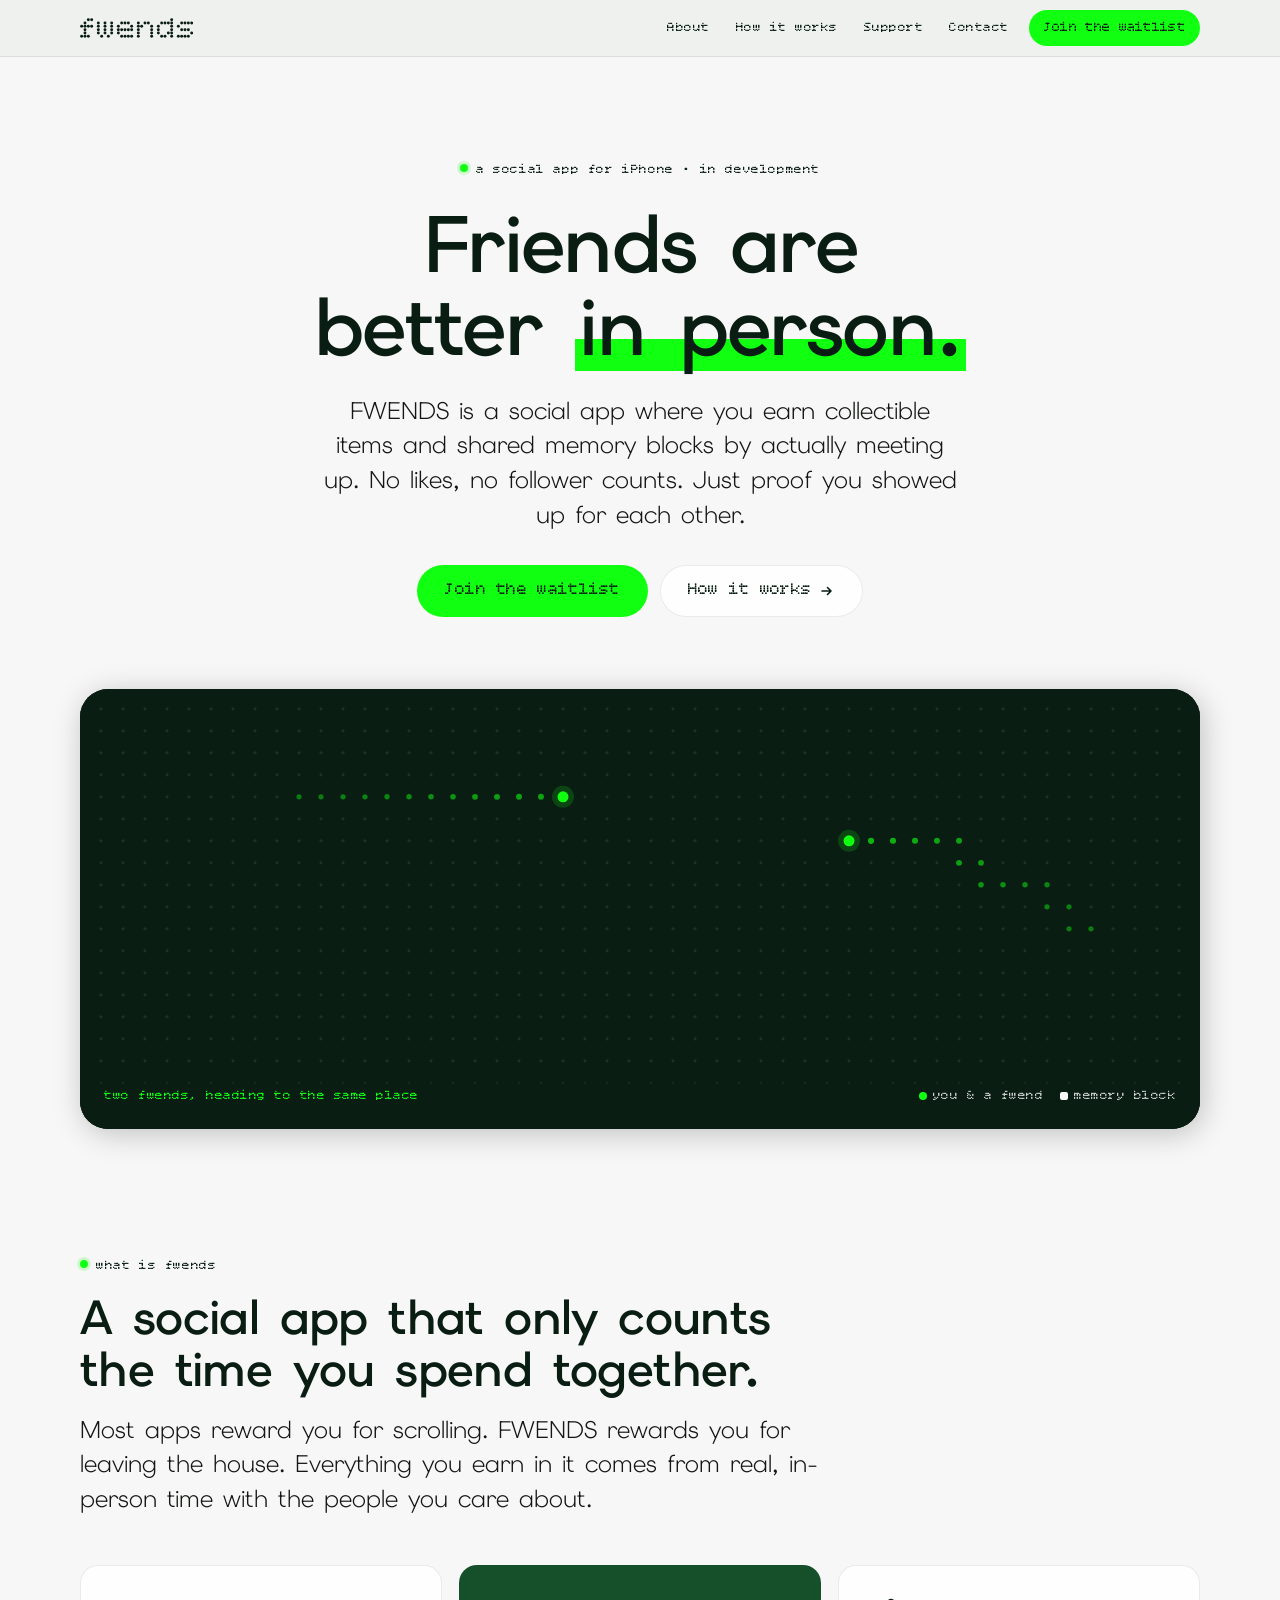
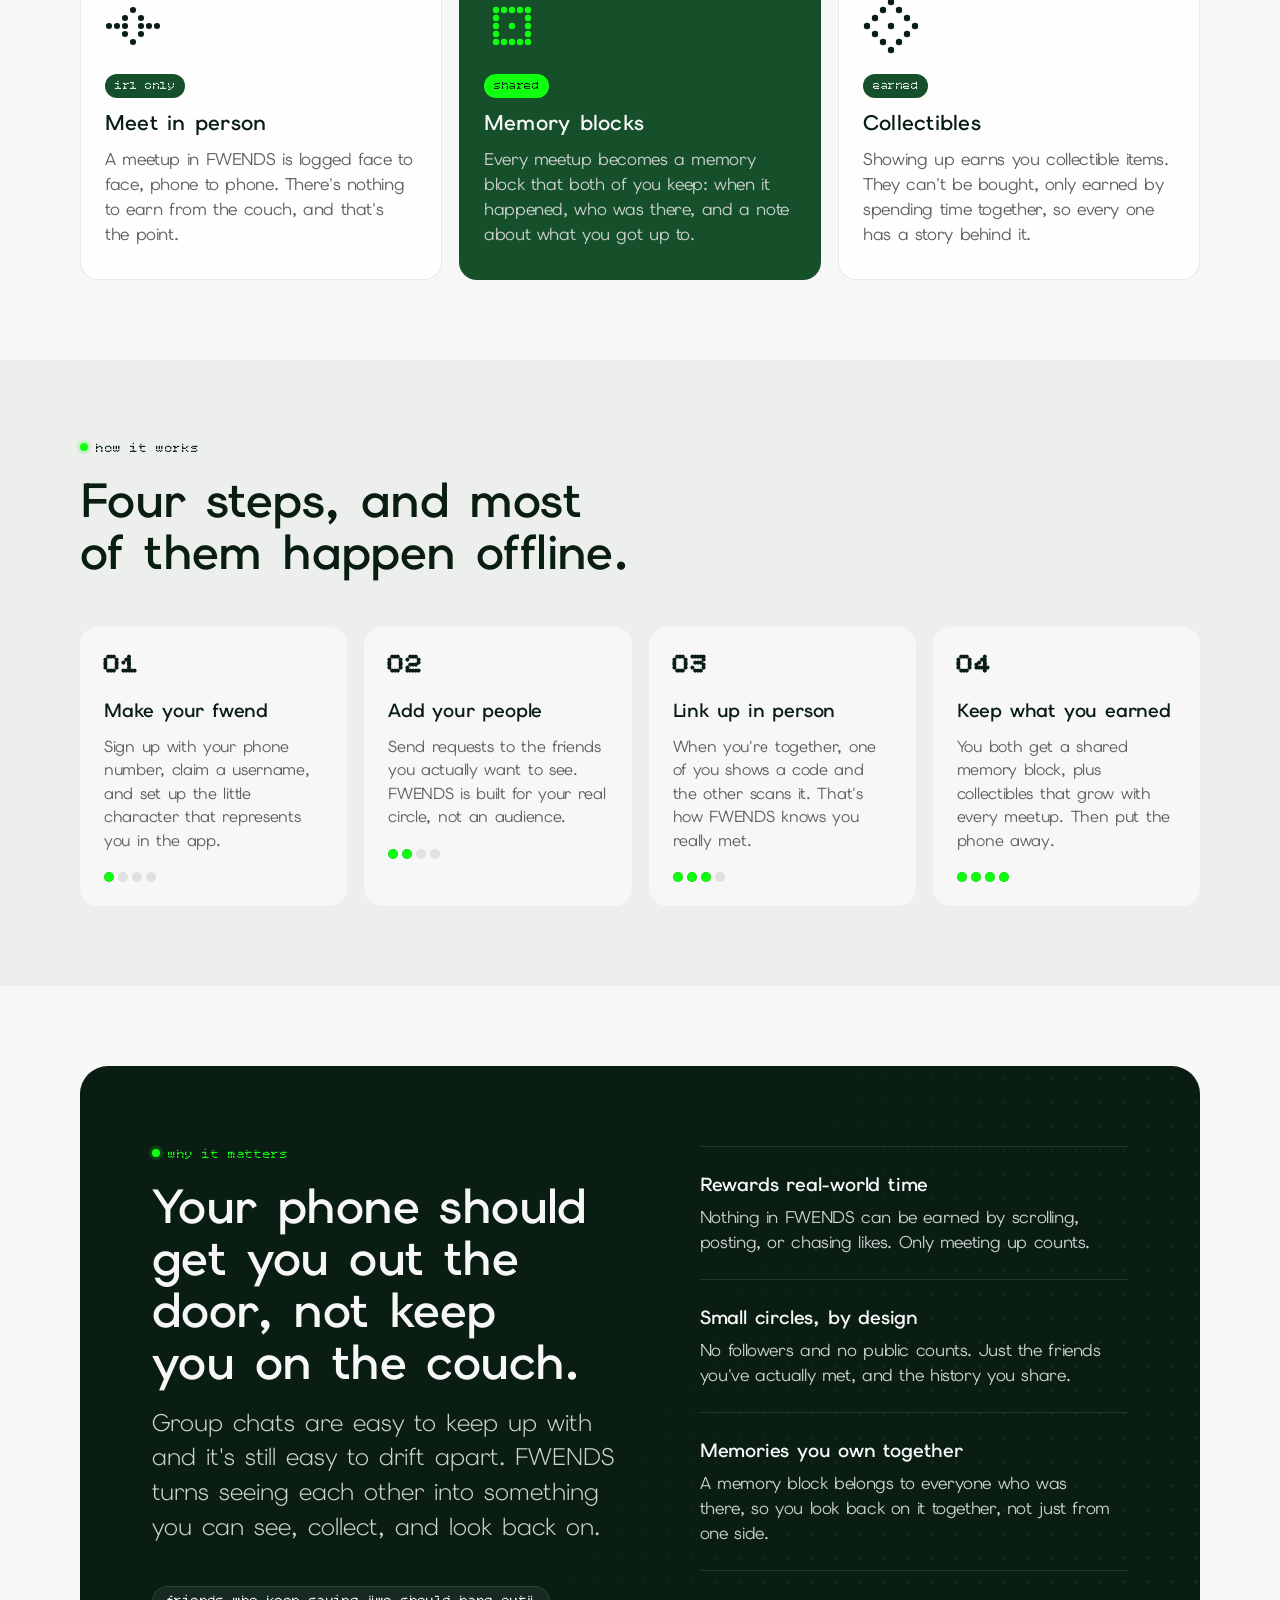
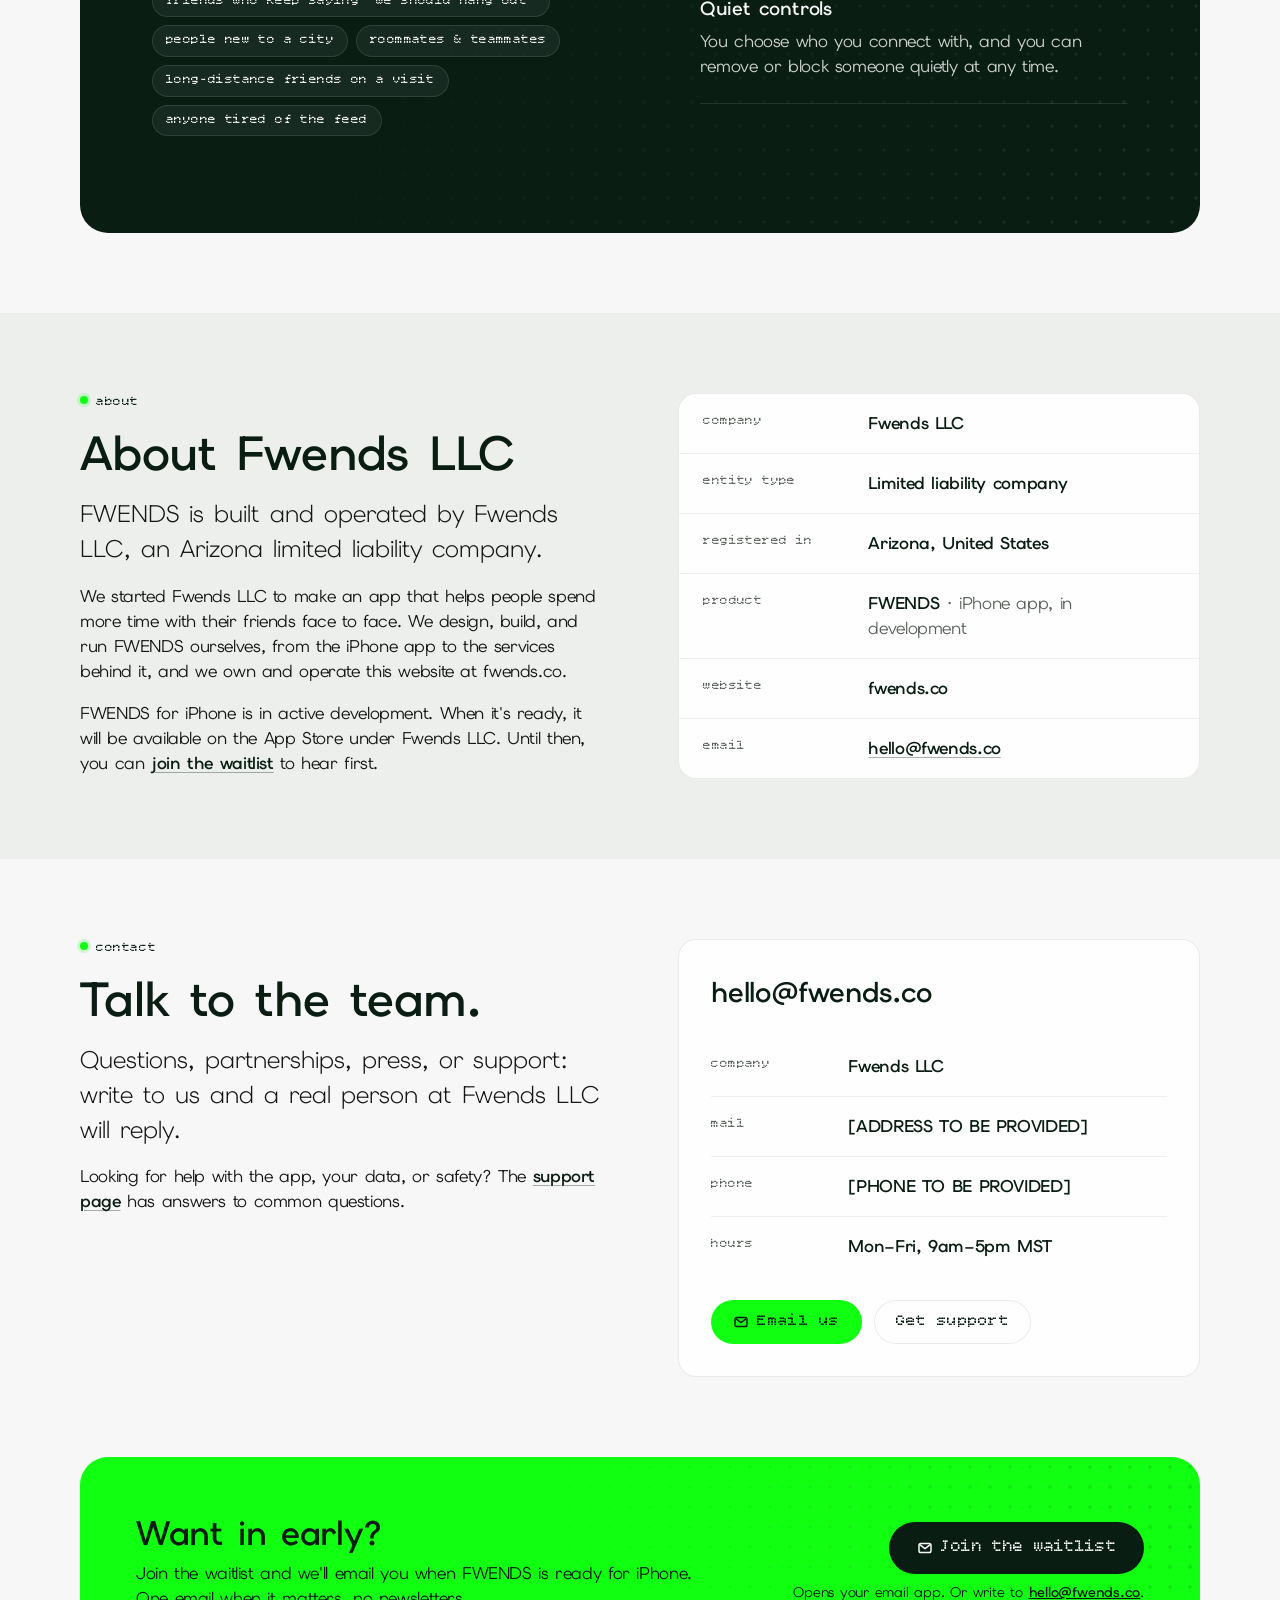
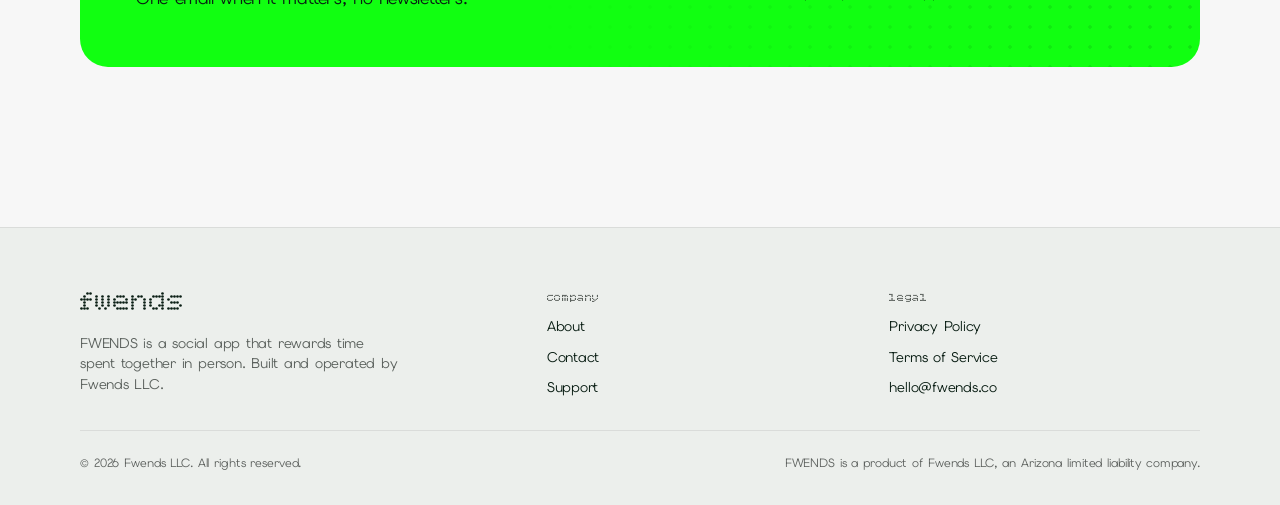
==== index.html @ 11e4ac48 "Put fwends.co online A static site for FWENDS, run by Fwends LLC: what the app is, how it works, who" ====
<!doctype html>
<html lang="en">
<head>
<meta charset="utf-8">
<meta name="viewport" content="width=device-width, initial-scale=1">
<title>FWENDS: meet up in person, keep the memory | Fwends LLC</title>
<meta name="description" content="FWENDS is a social app by Fwends LLC where you earn collectible items and shared memory blocks by meeting your friends in person.">
<link rel="canonical" href="https://fwends.co/">
<meta name="theme-color" content="#ecefec">
<meta name="author" content="Fwends LLC">
<link rel="icon" href="/favicon.svg" type="image/svg+xml">
<link rel="apple-touch-icon" href="/apple-touch-icon.png">
<link rel="preload" href="/assets/fonts/elms-sans.woff2" as="font" type="font/woff2" crossorigin>
<link rel="preload" href="/assets/fonts/bitcount-single.woff2" as="font" type="font/woff2" crossorigin>
<link rel="stylesheet" href="/assets/css/site.css">
<meta property="og:type" content="website">
<meta property="og:site_name" content="FWENDS">
<meta property="og:title" content="FWENDS: meet up in person, keep the memory | Fwends LLC">
<meta property="og:description" content="FWENDS is a social app by Fwends LLC where you earn collectible items and shared memory blocks by meeting your friends in person.">
<meta property="og:url" content="https://fwends.co/">
<meta property="og:image" content="https://fwends.co/assets/og.png">
<meta property="og:image:width" content="1200">
<meta property="og:image:height" content="630">
<meta property="og:image:alt" content="The fwends wordmark in green dots above the line: Meet up in person. Keep the memory.">
<meta name="twitter:card" content="summary_large_image">
<meta name="twitter:title" content="FWENDS: meet up in person, keep the memory | Fwends LLC">
<meta name="twitter:description" content="FWENDS is a social app by Fwends LLC where you earn collectible items and shared memory blocks by meeting your friends in person.">
<meta name="twitter:image" content="https://fwends.co/assets/og.png">
<script src="/assets/js/site.js" defer></script>
</head>
<body>
<a class="skip-link" href="#main">Skip to content</a>
<header class="site-header">
  <div class="container site-header__inner">
    <a class="wordmark" href="/" aria-label="FWENDS home"><svg viewBox="0 0 34 6" aria-hidden="true" focusable="false"><g fill="currentColor"><circle cx="2.5" cy="0.5" r="0.44"/><circle cx="3.5" cy="0.5" r="0.44"/><circle cx="27.5" cy="0.5" r="0.44"/><circle cx="1.5" cy="1.5" r="0.44"/><circle cx="5.5" cy="1.5" r="0.44"/><circle cx="7.5" cy="1.5" r="0.44"/><circle cx="9.5" cy="1.5" r="0.44"/><circle cx="12.5" cy="1.5" r="0.44"/><circle cx="13.5" cy="1.5" r="0.44"/><circle cx="14.5" cy="1.5" r="0.44"/><circle cx="17.5" cy="1.5" r="0.44"/><circle cx="19.5" cy="1.5" r="0.44"/><circle cx="20.5" cy="1.5" r="0.44"/><circle cx="24.5" cy="1.5" r="0.44"/><circle cx="25.5" cy="1.5" r="0.44"/><circle cx="26.5" cy="1.5" r="0.44"/><circle cx="27.5" cy="1.5" r="0.44"/><circle cx="30.5" cy="1.5" r="0.44"/><circle cx="31.5" cy="1.5" r="0.44"/><circle cx="32.5" cy="1.5" r="0.44"/><circle cx="33.5" cy="1.5" r="0.44"/><circle cx="0.5" cy="2.5" r="0.44"/><circle cx="1.5" cy="2.5" r="0.44"/><circle cx="2.5" cy="2.5" r="0.44"/><circle cx="3.5" cy="2.5" r="0.44"/><circle cx="5.5" cy="2.5" r="0.44"/><circle cx="7.5" cy="2.5" r="0.44"/><circle cx="9.5" cy="2.5" r="0.44"/><circle cx="11.5" cy="2.5" r="0.44"/><circle cx="15.5" cy="2.5" r="0.44"/><circle cx="17.5" cy="2.5" r="0.44"/><circle cx="18.5" cy="2.5" r="0.44"/><circle cx="21.5" cy="2.5" r="0.44"/><circle cx="23.5" cy="2.5" r="0.44"/><circle cx="27.5" cy="2.5" r="0.44"/><circle cx="29.5" cy="2.5" r="0.44"/><circle cx="1.5" cy="3.5" r="0.44"/><circle cx="5.5" cy="3.5" r="0.44"/><circle cx="7.5" cy="3.5" r="0.44"/><circle cx="9.5" cy="3.5" r="0.44"/><circle cx="11.5" cy="3.5" r="0.44"/><circle cx="12.5" cy="3.5" r="0.44"/><circle cx="13.5" cy="3.5" r="0.44"/><circle cx="14.5" cy="3.5" r="0.44"/><circle cx="15.5" cy="3.5" r="0.44"/><circle cx="17.5" cy="3.5" r="0.44"/><circle cx="21.5" cy="3.5" r="0.44"/><circle cx="23.5" cy="3.5" r="0.44"/><circle cx="27.5" cy="3.5" r="0.44"/><circle cx="30.5" cy="3.5" r="0.44"/><circle cx="31.5" cy="3.5" r="0.44"/><circle cx="32.5" cy="3.5" r="0.44"/><circle cx="1.5" cy="4.5" r="0.44"/><circle cx="5.5" cy="4.5" r="0.44"/><circle cx="7.5" cy="4.5" r="0.44"/><circle cx="9.5" cy="4.5" r="0.44"/><circle cx="11.5" cy="4.5" r="0.44"/><circle cx="17.5" cy="4.5" r="0.44"/><circle cx="21.5" cy="4.5" r="0.44"/><circle cx="23.5" cy="4.5" r="0.44"/><circle cx="26.5" cy="4.5" r="0.44"/><circle cx="27.5" cy="4.5" r="0.44"/><circle cx="33.5" cy="4.5" r="0.44"/><circle cx="0.5" cy="5.5" r="0.44"/><circle cx="1.5" cy="5.5" r="0.44"/><circle cx="2.5" cy="5.5" r="0.44"/><circle cx="6.5" cy="5.5" r="0.44"/><circle cx="8.5" cy="5.5" r="0.44"/><circle cx="12.5" cy="5.5" r="0.44"/><circle cx="13.5" cy="5.5" r="0.44"/><circle cx="14.5" cy="5.5" r="0.44"/><circle cx="15.5" cy="5.5" r="0.44"/><circle cx="17.5" cy="5.5" r="0.44"/><circle cx="21.5" cy="5.5" r="0.44"/><circle cx="24.5" cy="5.5" r="0.44"/><circle cx="25.5" cy="5.5" r="0.44"/><circle cx="27.5" cy="5.5" r="0.44"/><circle cx="29.5" cy="5.5" r="0.44"/><circle cx="30.5" cy="5.5" r="0.44"/><circle cx="31.5" cy="5.5" r="0.44"/><circle cx="32.5" cy="5.5" r="0.44"/></g></svg></a>
    <button class="nav-toggle" type="button" aria-controls="site-nav" aria-expanded="false" aria-label="Open menu"><span></span></button>
    <nav class="site-nav" id="site-nav" aria-label="Main">
      <ul><li><a href="/#about">About</a></li><li><a href="/#how">How it works</a></li><li><a href="/support/">Support</a></li><li><a href="/#contact">Contact</a></li></ul>
      <a class="btn btn--primary btn--sm" href="/#waitlist">Join the waitlist</a>
    </nav>
  </div>
</header>
<main id="main">

<section class="hero" aria-labelledby="hero-title">
  <div class="container">
    <div class="hero__copy">
      <span class="eyebrow">a social app for iPhone · in development</span>
      <h1 class="display-hero" id="hero-title">Friends are better <span class="hl">in person.</span></h1>
      <p class="lead">FWENDS is a social app where you earn collectible items and shared memory blocks by actually meeting up. No likes, no follower counts. Just proof you showed up for each other.</p>
      <div class="hero__actions">
        <a class="btn btn--primary btn--lg" href="#waitlist">Join the waitlist</a>
        <a class="btn btn--ghost btn--lg" href="#how">How it works <svg viewBox="0 0 16 16" aria-hidden="true" focusable="false"><path d="M3 8h9M8.5 4.5 12 8l-3.5 3.5" fill="none" stroke="currentColor" stroke-width="1.6" stroke-linecap="round" stroke-linejoin="round"/></svg></a>
      </div>
    </div>

    <figure class="stage" role="img" aria-label="Illustration: two green dots travel across a dark dot grid, meet in the middle, and a square memory block forms above them.">
      <canvas id="stage-canvas" aria-hidden="true"></canvas>
      <figcaption class="stage__hud" aria-hidden="true">
        <span class="stage__status" id="stage-status">linked · in person</span>
        <span class="stage__legend"><span><i></i>you &amp; a fwend</span><span><i class="block"></i>memory block</span></span>
      </figcaption>
    </figure>
  </div>
</section>

<section class="section" id="what" aria-labelledby="what-title">
  <div class="container">
    <div class="section-head reveal">
      <span class="eyebrow">what is fwends</span>
      <h2 class="display-lg" id="what-title">A social app that only counts the time you spend together.</h2>
      <p class="lead">Most apps reward you for scrolling. FWENDS rewards you for leaving the house. Everything you earn in it comes from real, in-person time with the people you care about.</p>
    </div>
    <div class="cards">
      <article class="card reveal">
        <svg class="card__glyph" viewBox="0 0 7 7" aria-hidden="true" focusable="false"><g fill="currentColor"><circle cx="0.5" cy="3.5" r="0.38"/><circle cx="1.5" cy="3.5" r="0.38"/><circle cx="2.5" cy="3.5" r="0.38"/><circle cx="4.5" cy="3.5" r="0.38"/><circle cx="5.5" cy="3.5" r="0.38"/><circle cx="6.5" cy="3.5" r="0.38"/><circle cx="3.5" cy="1.5" r="0.38"/><circle cx="3.5" cy="5.5" r="0.38"/><circle cx="2.5" cy="2.5" r="0.38"/><circle cx="4.5" cy="2.5" r="0.38"/><circle cx="2.5" cy="4.5" r="0.38"/><circle cx="4.5" cy="4.5" r="0.38"/></g></svg>
        <span class="tag">irl only</span>
        <h3>Meet in person</h3>
        <p>A meetup in FWENDS is logged face to face, phone to phone. There's nothing to earn from the couch, and that's the point.</p>
      </article>
      <article class="card card--fernwood reveal">
        <svg class="card__glyph" viewBox="0 0 7 7" aria-hidden="true" focusable="false"><g fill="currentColor"><circle cx="1.5" cy="1.5" r="0.4"/><circle cx="1.5" cy="2.5" r="0.4"/><circle cx="1.5" cy="3.5" r="0.4"/><circle cx="1.5" cy="4.5" r="0.4"/><circle cx="1.5" cy="5.5" r="0.4"/><circle cx="2.5" cy="1.5" r="0.4"/><circle cx="2.5" cy="5.5" r="0.4"/><circle cx="3.5" cy="1.5" r="0.4"/><circle cx="3.5" cy="5.5" r="0.4"/><circle cx="4.5" cy="1.5" r="0.4"/><circle cx="4.5" cy="5.5" r="0.4"/><circle cx="5.5" cy="1.5" r="0.4"/><circle cx="5.5" cy="2.5" r="0.4"/><circle cx="5.5" cy="3.5" r="0.4"/><circle cx="5.5" cy="4.5" r="0.4"/><circle cx="5.5" cy="5.5" r="0.4"/><circle cx="3.5" cy="3.5" r="0.4"/></g></svg>
        <span class="tag">shared</span>
        <h3>Memory blocks</h3>
        <p>Every meetup becomes a memory block that both of you keep: when it happened, who was there, and a note about what you got up to.</p>
      </article>
      <article class="card reveal">
        <svg class="card__glyph" viewBox="0 0 7 7" aria-hidden="true" focusable="false"><g fill="currentColor"><circle cx="3.5" cy="0.5" r="0.4"/><circle cx="2.5" cy="1.5" r="0.4"/><circle cx="4.5" cy="1.5" r="0.4"/><circle cx="1.5" cy="2.5" r="0.4"/><circle cx="5.5" cy="2.5" r="0.4"/><circle cx="0.5" cy="3.5" r="0.4"/><circle cx="6.5" cy="3.5" r="0.4"/><circle cx="1.5" cy="4.5" r="0.4"/><circle cx="5.5" cy="4.5" r="0.4"/><circle cx="2.5" cy="5.5" r="0.4"/><circle cx="4.5" cy="5.5" r="0.4"/><circle cx="3.5" cy="6.5" r="0.4"/><circle cx="3.5" cy="3.5" r="0.4"/></g></svg>
        <span class="tag">earned</span>
        <h3>Collectibles</h3>
        <p>Showing up earns you collectible items. They can't be bought, only earned by spending time together, so every one has a story behind it.</p>
      </article>
    </div>
  </div>
</section>

<section class="section section--parchment" id="how" aria-labelledby="how-title">
  <div class="container">
    <div class="section-head reveal">
      <span class="eyebrow">how it works</span>
      <h2 class="display-lg" id="how-title">Four steps, and most of them happen offline.</h2>
    </div>
    <ol class="steps">
      <li class="step reveal">
        <h3>Make your fwend</h3>
        <p>Sign up with your phone number, claim a username, and set up the little character that represents you in the app.</p>
        <div class="step__meter" aria-hidden="true"><i class="on"></i><i class=""></i><i class=""></i><i class=""></i></div>
      </li>
      <li class="step reveal">
        <h3>Add your people</h3>
        <p>Send requests to the friends you actually want to see. FWENDS is built for your real circle, not an audience.</p>
        <div class="step__meter" aria-hidden="true"><i class="on"></i><i class="on"></i><i class=""></i><i class=""></i></div>
      </li>
      <li class="step reveal">
        <h3>Link up in person</h3>
        <p>When you're together, one of you shows a code and the other scans it. That's how FWENDS knows you really met.</p>
        <div class="step__meter" aria-hidden="true"><i class="on"></i><i class="on"></i><i class="on"></i><i class=""></i></div>
      </li>
      <li class="step reveal">
        <h3>Keep what you earned</h3>
        <p>You both get a shared memory block, plus collectibles that grow with every meetup. Then put the phone away.</p>
        <div class="step__meter" aria-hidden="true"><i class="on"></i><i class="on"></i><i class="on"></i><i class="on"></i></div>
      </li>
    </ol>
  </div>
</section>

<section class="section" id="why" aria-labelledby="why-title">
  <div class="container">
    <div class="tile-dark on-dark reveal">
      <div class="why-grid">
        <div class="section-head">
          <span class="eyebrow">why it matters</span>
          <h2 class="display-lg" id="why-title">Your phone should get you out the door, not keep you on the couch.</h2>
          <p class="lead" style="color:var(--color-body-muted)">Group chats are easy to keep up with and it's still easy to drift apart. FWENDS turns seeing each other into something you can see, collect, and look back on.</p>
          <ul class="for-who" aria-label="Who FWENDS is for">
            <li>friends who keep saying "we should hang out"</li>
            <li>people new to a city</li>
            <li>roommates &amp; teammates</li>
            <li>long-distance friends on a visit</li>
            <li>anyone tired of the feed</li>
          </ul>
        </div>
        <ul class="why-list">
          <li>
            <h3>Rewards real-world time</h3>
            <p>Nothing in FWENDS can be earned by scrolling, posting, or chasing likes. Only meeting up counts.</p>
          </li>
          <li>
            <h3>Small circles, by design</h3>
            <p>No followers and no public counts. Just the friends you've actually met, and the history you share.</p>
          </li>
          <li>
            <h3>Memories you own together</h3>
            <p>A memory block belongs to everyone who was there, so you look back on it together, not just from one side.</p>
          </li>
          <li>
            <h3>Quiet controls</h3>
            <p>You choose who you connect with, and you can remove or block someone quietly at any time.</p>
          </li>
        </ul>
      </div>
    </div>
  </div>
</section>

<section class="section section--parchment" id="about" aria-labelledby="about-title">
  <div class="container split">
    <div class="prose-block reveal">
      <span class="eyebrow">about</span>
      <h2 class="display-lg" id="about-title">About Fwends LLC</h2>
      <p class="lead">FWENDS is built and operated by Fwends LLC, an Arizona limited liability company.</p>
      <p>We started Fwends LLC to make an app that helps people spend more time with their friends face to face. We design, build, and run FWENDS ourselves, from the iPhone app to the services behind it, and we own and operate this website at fwends.co.</p>
      <p>FWENDS for iPhone is in active development. When it's ready, it will be available on the App Store under Fwends LLC. Until then, you can <a class="text-link" href="#waitlist">join the waitlist</a> to hear first.</p>
    </div>
    <dl class="facts reveal" aria-label="Company details">
      <div><dt>company</dt><dd>Fwends LLC</dd></div>
      <div><dt>entity type</dt><dd>Limited liability company</dd></div>
      <div><dt>registered in</dt><dd>Arizona, United States</dd></div>
      <div><dt>product</dt><dd>FWENDS <span class="muted">· iPhone app, in development</span></dd></div>
      <div><dt>website</dt><dd>fwends.co</dd></div>
      <div><dt>email</dt><dd><a class="text-link" href="mailto:hello@fwends.co">hello@fwends.co</a></dd></div>
    </dl>
  </div>
</section>

<section class="section" id="contact" aria-labelledby="contact-title">
  <div class="container split">
    <div class="prose-block reveal">
      <span class="eyebrow">contact</span>
      <h2 class="display-lg" id="contact-title">Talk to the team.</h2>
      <p class="lead">Questions, partnerships, press, or support: write to us and a real person at Fwends LLC will reply.</p>
      <p class="muted">Looking for help with the app, your data, or safety? The <a class="text-link" href="/support/">support page</a> has answers to common questions.</p>
    </div>
    <div class="contact-card reveal">
      <a class="email" href="mailto:hello@fwends.co">hello@fwends.co</a>
      <dl class="facts">
        <div><dt>company</dt><dd>Fwends LLC</dd></div>
        <!-- TODO: replace with the business mailing address on file with Arizona and D-U-N-S. -->
        <div><dt>mail</dt><dd>[ADDRESS TO BE PROVIDED]</dd></div>
        <!-- TODO: replace with the business phone number, or delete this row. -->
        <div><dt>phone</dt><dd>[PHONE TO BE PROVIDED]</dd></div>
        <div><dt>hours</dt><dd>Mon–Fri, 9am–5pm MST</dd></div>
      </dl>
      <div class="row-actions">
        <a class="btn btn--primary" href="mailto:hello@fwends.co"><svg viewBox="0 0 16 16" aria-hidden="true" focusable="false"><rect x="2" y="3.5" width="12" height="9" rx="1.8" fill="none" stroke="currentColor" stroke-width="1.5"/><path d="m2.8 4.6 5.2 4 5.2-4" fill="none" stroke="currentColor" stroke-width="1.5" stroke-linejoin="round"/></svg> Email us</a>
        <a class="btn btn--ghost" href="/support/">Get support</a>
      </div>
    </div>
  </div>
</section>

<section class="section" id="waitlist" aria-labelledby="waitlist-title" style="padding-top:0">
  <div class="container">
    <div class="band reveal">
      <div>
        <h2 class="display-md" id="waitlist-title">Want in early?</h2>
        <p>Join the waitlist and we'll email you when FWENDS is ready for iPhone. One email when it matters, no newsletters.</p>
      </div>
      <div class="band__aside">
        <a class="btn btn--utility btn--lg" href="mailto:hello@fwends.co?subject=Add%20me%20to%20the%20FWENDS%20waitlist&body=Hi%20FWENDS%20team%2C%0A%0APlease%20add%20this%20email%20address%20to%20the%20waitlist.%20Let%20me%20know%20when%20FWENDS%20is%20ready%20for%20iPhone.%0A%0AThanks!"><svg viewBox="0 0 16 16" aria-hidden="true" focusable="false"><rect x="2" y="3.5" width="12" height="9" rx="1.8" fill="none" stroke="currentColor" stroke-width="1.5"/><path d="m2.8 4.6 5.2 4 5.2-4" fill="none" stroke="currentColor" stroke-width="1.5" stroke-linejoin="round"/></svg> Join the waitlist</a>
        <small>Opens your email app. Or write to <a href="mailto:hello@fwends.co">hello@fwends.co</a>.</small>
      </div>
    </div>
  </div>
</section>

</main>
<footer class="site-footer">
  <div class="container">
    <div class="site-footer__top">
      <div class="site-footer__brand">
        <a class="wordmark" href="/" aria-label="FWENDS home"><svg viewBox="0 0 34 6" aria-hidden="true" focusable="false"><g fill="currentColor"><circle cx="2.5" cy="0.5" r="0.44"/><circle cx="3.5" cy="0.5" r="0.44"/><circle cx="27.5" cy="0.5" r="0.44"/><circle cx="1.5" cy="1.5" r="0.44"/><circle cx="5.5" cy="1.5" r="0.44"/><circle cx="7.5" cy="1.5" r="0.44"/><circle cx="9.5" cy="1.5" r="0.44"/><circle cx="12.5" cy="1.5" r="0.44"/><circle cx="13.5" cy="1.5" r="0.44"/><circle cx="14.5" cy="1.5" r="0.44"/><circle cx="17.5" cy="1.5" r="0.44"/><circle cx="19.5" cy="1.5" r="0.44"/><circle cx="20.5" cy="1.5" r="0.44"/><circle cx="24.5" cy="1.5" r="0.44"/><circle cx="25.5" cy="1.5" r="0.44"/><circle cx="26.5" cy="1.5" r="0.44"/><circle cx="27.5" cy="1.5" r="0.44"/><circle cx="30.5" cy="1.5" r="0.44"/><circle cx="31.5" cy="1.5" r="0.44"/><circle cx="32.5" cy="1.5" r="0.44"/><circle cx="33.5" cy="1.5" r="0.44"/><circle cx="0.5" cy="2.5" r="0.44"/><circle cx="1.5" cy="2.5" r="0.44"/><circle cx="2.5" cy="2.5" r="0.44"/><circle cx="3.5" cy="2.5" r="0.44"/><circle cx="5.5" cy="2.5" r="0.44"/><circle cx="7.5" cy="2.5" r="0.44"/><circle cx="9.5" cy="2.5" r="0.44"/><circle cx="11.5" cy="2.5" r="0.44"/><circle cx="15.5" cy="2.5" r="0.44"/><circle cx="17.5" cy="2.5" r="0.44"/><circle cx="18.5" cy="2.5" r="0.44"/><circle cx="21.5" cy="2.5" r="0.44"/><circle cx="23.5" cy="2.5" r="0.44"/><circle cx="27.5" cy="2.5" r="0.44"/><circle cx="29.5" cy="2.5" r="0.44"/><circle cx="1.5" cy="3.5" r="0.44"/><circle cx="5.5" cy="3.5" r="0.44"/><circle cx="7.5" cy="3.5" r="0.44"/><circle cx="9.5" cy="3.5" r="0.44"/><circle cx="11.5" cy="3.5" r="0.44"/><circle cx="12.5" cy="3.5" r="0.44"/><circle cx="13.5" cy="3.5" r="0.44"/><circle cx="14.5" cy="3.5" r="0.44"/><circle cx="15.5" cy="3.5" r="0.44"/><circle cx="17.5" cy="3.5" r="0.44"/><circle cx="21.5" cy="3.5" r="0.44"/><circle cx="23.5" cy="3.5" r="0.44"/><circle cx="27.5" cy="3.5" r="0.44"/><circle cx="30.5" cy="3.5" r="0.44"/><circle cx="31.5" cy="3.5" r="0.44"/><circle cx="32.5" cy="3.5" r="0.44"/><circle cx="1.5" cy="4.5" r="0.44"/><circle cx="5.5" cy="4.5" r="0.44"/><circle cx="7.5" cy="4.5" r="0.44"/><circle cx="9.5" cy="4.5" r="0.44"/><circle cx="11.5" cy="4.5" r="0.44"/><circle cx="17.5" cy="4.5" r="0.44"/><circle cx="21.5" cy="4.5" r="0.44"/><circle cx="23.5" cy="4.5" r="0.44"/><circle cx="26.5" cy="4.5" r="0.44"/><circle cx="27.5" cy="4.5" r="0.44"/><circle cx="33.5" cy="4.5" r="0.44"/><circle cx="0.5" cy="5.5" r="0.44"/><circle cx="1.5" cy="5.5" r="0.44"/><circle cx="2.5" cy="5.5" r="0.44"/><circle cx="6.5" cy="5.5" r="0.44"/><circle cx="8.5" cy="5.5" r="0.44"/><circle cx="12.5" cy="5.5" r="0.44"/><circle cx="13.5" cy="5.5" r="0.44"/><circle cx="14.5" cy="5.5" r="0.44"/><circle cx="15.5" cy="5.5" r="0.44"/><circle cx="17.5" cy="5.5" r="0.44"/><circle cx="21.5" cy="5.5" r="0.44"/><circle cx="24.5" cy="5.5" r="0.44"/><circle cx="25.5" cy="5.5" r="0.44"/><circle cx="27.5" cy="5.5" r="0.44"/><circle cx="29.5" cy="5.5" r="0.44"/><circle cx="30.5" cy="5.5" r="0.44"/><circle cx="31.5" cy="5.5" r="0.44"/><circle cx="32.5" cy="5.5" r="0.44"/></g></svg></a>
        <p class="site-footer__blurb">FWENDS is a social app that rewards time spent together in person. Built and operated by Fwends LLC.</p>
      </div>
      <div>
        <h2>company</h2>
        <ul>
          <li><a href="/#about">About</a></li>
          <li><a href="/#contact">Contact</a></li>
          <li><a href="/support/">Support</a></li>
        </ul>
      </div>
      <div>
        <h2>legal</h2>
        <ul>
          <li><a href="/privacy/">Privacy Policy</a></li>
          <li><a href="/terms/">Terms of Service</a></li>
          <li><a href="mailto:hello@fwends.co">hello@fwends.co</a></li>
        </ul>
      </div>
    </div>
    <div class="site-footer__legal">
      <p>&copy; 2026 Fwends LLC. All rights reserved.</p>
      <p>FWENDS is a product of Fwends LLC, an Arizona limited liability company.</p>
    </div>
  </div>
</footer>
</body>
</html>
---- assets/css/site.css ----
/* fwends.co — one stylesheet for every page.
   Tokens are the FWENDS design system's, as the app uses them (Fwends/Design/Theme.swift):
   three greens and no second accent hue. Elms Sans carries what you read; Bitcount Single,
   the dot-grid face, carries what you press and what reports state. */

@font-face {
  font-family: "Elms Sans";
  src: url("/assets/fonts/elms-sans.woff2") format("woff2");
  font-weight: 100 900;
  font-style: normal;
  font-display: swap;
}

@font-face {
  font-family: "Bitcount Single";
  src: url("/assets/fonts/bitcount-single.woff2") format("woff2");
  font-weight: 100 900;
  font-style: normal;
  font-display: swap;
}

:root {
  color-scheme: light;

  /* Greens */
  --color-primary: #11ff11;      /* Radioactive Grass: the only green that reads as clickable */
  --color-nightgrass: #091d13;   /* green as foreground on light; the one dark surface */
  --color-fernwood: #15502b;     /* object fill: cards, tags, secondary buttons */

  /* Ink */
  --color-heading: #091d13;
  --color-ink: #151715;
  --color-ink-muted: #5c625e;    /* body-muted on light, 6.2:1 on canvas */
  --color-legal: #7a7a7a;
  --color-on-dark: #f7f7f7;
  --color-body-muted: #ccd0ce;

  /* Surfaces */
  --color-canvas: #f7f7f7;
  --color-parchment: #ecefec;
  --color-pearl: #fdfefd;

  /* Lines */
  --color-hairline: #e0e0e0;
  --color-hairline-alpha: rgba(0, 0, 0, 0.08);
  --color-divider-soft: #f0f0f0;
  --color-hairline-on-dark: rgba(255, 255, 255, 0.1);

  --font-body: "Elms Sans", system-ui, -apple-system, sans-serif;
  --font-game: "Bitcount Single", ui-monospace, "SFMono-Regular", Menlo, monospace;

  --radius-xs: 5px;
  --radius-sm: 8px;
  --radius-md: 11px;
  --radius-lg: 18px;
  --radius-pill: 9999px;

  --space-xxs: 4px;
  --space-xs: 8px;
  --space-sm: 12px;
  --space-md: 17px;
  --space-lg: 24px;
  --space-xl: 32px;
  --space-xxl: 48px;
  --space-section: 80px;

  --container: 1120px;
  --container-text: 720px;
  --gutter: 24px;
  --nav-height: 56px;

  --shadow-product: rgba(0, 0, 0, 0.22) 3px 5px 30px 0;
  --ease-out: cubic-bezier(0, 0, 0.2, 1);
  --duration-press: 120ms;
  --duration-fade: 240ms;
}

/* ── Base ───────────────────────────────────────────────────────────────── */

*, *::before, *::after { box-sizing: border-box; }

html {
  -webkit-text-size-adjust: 100%;
  text-size-adjust: 100%;
  scroll-behavior: smooth;
  scroll-padding-top: calc(var(--nav-height) + var(--space-md));
}

body {
  margin: 0;
  background: var(--color-canvas);
  color: var(--color-ink);
  font-family: var(--font-body);
  font-size: 17px;
  line-height: 1.47;
  letter-spacing: -0.374px;
  -webkit-font-smoothing: antialiased;
  -moz-osx-font-smoothing: grayscale;
  overflow-x: hidden;
}

img, svg, canvas { display: block; max-width: 100%; }

h1, h2, h3, h4 {
  margin: 0;
  color: var(--color-heading);
  font-weight: 600;
  text-wrap: balance;
}

p { margin: 0; text-wrap: pretty; }

a { color: inherit; }

:focus-visible {
  outline: 2px solid var(--color-nightgrass);
  outline-offset: 2px;
  border-radius: var(--radius-xs);
}

.on-dark :focus-visible { outline-color: var(--color-primary); }

::selection { background: var(--color-primary); color: var(--color-nightgrass); }

.container {
  width: 100%;
  max-width: calc(var(--container) + 2 * var(--gutter));
  margin-inline: auto;
  padding-inline: var(--gutter);
}

.container--text { max-width: calc(var(--container-text) + 2 * var(--gutter)); }

.skip-link {
  position: absolute;
  left: var(--space-md);
  top: -100px;
  z-index: 100;
  padding: 8px 15px;
  border-radius: var(--radius-pill);
  background: var(--color-nightgrass);
  color: var(--color-on-dark);
  font: 400 14px/1 var(--font-game);
  text-decoration: none;
}
.skip-link:focus { top: var(--space-sm); }

.visually-hidden {
  position: absolute !important;
  width: 1px; height: 1px;
  overflow: hidden;
  clip: rect(0 0 0 0);
  white-space: nowrap;
}

/* ── Type roles ─────────────────────────────────────────────────────────── */

.eyebrow {
  display: inline-block;
  font: 400 13px/1.4 var(--font-game);
  letter-spacing: 0.6px;
  color: var(--color-heading);
}

.eyebrow::before {
  content: "";
  display: inline-block;
  vertical-align: 1px;
  margin-right: var(--space-xs);
  width: 8px; height: 8px;
  border-radius: 50%;
  background: var(--color-primary);
  box-shadow: 0 0 0 3px rgba(17, 255, 17, 0.18);
}

.on-dark .eyebrow { color: var(--color-primary); }

.display-hero {
  font-size: clamp(42px, 7.4vw, 80px);
  line-height: 1.04;
  letter-spacing: clamp(-1.6px, -0.2vw, -0.28px);
}

.display-lg {
  font-size: clamp(32px, 4.6vw, 48px);
  line-height: 1.08;
  letter-spacing: -0.6px;
}

.display-md {
  font-size: clamp(26px, 3.2vw, 34px);
  line-height: 1.18;
  letter-spacing: -0.374px;
}

.lead {
  font-size: clamp(19px, 2.1vw, 24px);
  font-weight: 300;
  line-height: 1.45;
  letter-spacing: 0;
  color: var(--color-ink);
}

.tagline {
  font-size: 21px;
  line-height: 1.19;
  letter-spacing: 0.231px;
}

.muted { color: var(--color-ink-muted); }

/* ── Buttons: pills in the game face ────────────────────────────────────── */

.btn {
  display: inline-flex;
  align-items: center;
  justify-content: center;
  gap: var(--space-xs);
  min-height: 44px;
  padding: 11px 22px;
  border: 0;
  border-radius: var(--radius-pill);
  font: 400 16px/1 var(--font-game);
  letter-spacing: 0.3px;
  text-decoration: none;
  white-space: nowrap;
  cursor: pointer;
  transition: transform var(--duration-press) var(--ease-out),
              background-color var(--duration-fade) var(--ease-out),
              box-shadow var(--duration-fade) var(--ease-out);
}

.btn:active { transform: scale(0.95); }

.btn--lg { min-height: 52px; padding: 14px 28px; font-size: 17px; }
.btn--sm { min-height: 36px; padding: 8px 15px; font-size: 14px; }

.btn--primary { background: var(--color-primary); color: var(--color-nightgrass); }
.btn--primary:hover { box-shadow: 0 0 0 4px rgba(17, 255, 17, 0.22); }

.btn--secondary { background: var(--color-fernwood); color: var(--color-on-dark); }
.btn--secondary:hover { background: #1b6236; }

.btn--ghost {
  background: var(--color-pearl);
  color: var(--color-heading);
  box-shadow: inset 0 0 0 1px var(--color-hairline-alpha);
}
.btn--ghost:hover { background: #fff; box-shadow: inset 0 0 0 1px rgba(0, 0, 0, 0.16); }

.on-dark .btn--ghost {
  background: transparent;
  color: var(--color-on-dark);
  box-shadow: inset 0 0 0 1px rgba(255, 255, 255, 0.28);
}
.on-dark .btn--ghost:hover { box-shadow: inset 0 0 0 1px rgba(255, 255, 255, 0.6); }

.btn svg { width: 16px; height: 16px; flex: none; }

.text-link {
  color: var(--color-heading);
  font-weight: 600;
  text-decoration: underline;
  text-decoration-thickness: 1px;
  text-underline-offset: 3px;
  text-decoration-color: rgba(9, 29, 19, 0.35);
  transition: text-decoration-color var(--duration-fade);
}
.text-link:hover { text-decoration-color: var(--color-heading); }
.on-dark .text-link { color: var(--color-primary); text-decoration-color: rgba(17, 255, 17, 0.4); }

/* ── Header: frosted parchment, as the app's bars ───────────────────────── */

.site-header {
  position: sticky;
  top: 0;
  z-index: 50;
  background: rgba(236, 239, 236, 0.8);
  -webkit-backdrop-filter: saturate(180%) blur(20px);
  backdrop-filter: saturate(180%) blur(20px);
  border-bottom: 1px solid var(--color-hairline-alpha);
}

.site-header__inner {
  display: flex;
  align-items: center;
  justify-content: space-between;
  gap: var(--space-lg);
  height: var(--nav-height);
}

.wordmark {
  display: inline-flex;
  align-items: center;
  color: var(--color-heading);
  text-decoration: none;
  border-radius: var(--radius-xs);
}

.wordmark svg { height: 20px; width: auto; }

.site-nav { display: flex; align-items: center; gap: var(--space-xs); }

.site-nav ul {
  display: flex;
  align-items: center;
  gap: 2px;
  margin: 0;
  padding: 0;
  list-style: none;
}

.site-nav a:not(.btn) {
  display: inline-flex;
  align-items: center;
  min-height: 36px;
  padding: 0 12px;
  border-radius: var(--radius-pill);
  font: 400 13px/1 var(--font-game);
  letter-spacing: 0.5px;
  color: var(--color-heading);
  text-decoration: none;
  transition: background-color var(--duration-fade);
}

.site-nav a:not(.btn):hover { background: rgba(9, 29, 19, 0.06); }
.site-nav a[aria-current="page"] { background: rgba(9, 29, 19, 0.08); }

.nav-toggle {
  display: none;
  align-items: center;
  justify-content: center;
  width: 44px; height: 44px;
  margin-right: -10px;
  padding: 0;
  border: 0;
  border-radius: var(--radius-pill);
  background: transparent;
  color: var(--color-heading);
  cursor: pointer;
}

.nav-toggle span,
.nav-toggle span::before,
.nav-toggle span::after {
  display: block;
  width: 18px; height: 2px;
  border-radius: 2px;
  background: currentColor;
  transition: transform var(--duration-fade) var(--ease-out), opacity var(--duration-fade);
}
.nav-toggle span { position: relative; }
.nav-toggle span::before, .nav-toggle span::after { content: ""; position: absolute; left: 0; }
.nav-toggle span::before { top: -6px; }
.nav-toggle span::after { top: 6px; }
.nav-toggle[aria-expanded="true"] span { background: transparent; }
.nav-toggle[aria-expanded="true"] span::before { transform: translateY(6px) rotate(45deg); }
.nav-toggle[aria-expanded="true"] span::after { transform: translateY(-6px) rotate(-45deg); }

@media (max-width: 820px) {
  .nav-toggle { display: inline-flex; }
  .js .site-nav {
    position: absolute;
    top: var(--nav-height);
    left: 0; right: 0;
    flex-direction: column;
    align-items: stretch;
    gap: var(--space-sm);
    padding: var(--space-sm) var(--gutter) var(--space-lg);
    background: var(--color-parchment);
    border-bottom: 1px solid var(--color-hairline-alpha);
    box-shadow: 0 18px 30px -18px rgba(9, 29, 19, 0.25);
    visibility: hidden;
    opacity: 0;
    transform: translateY(-8px);
  }
  .js .site-nav.is-ready {
    transition: opacity var(--duration-fade) var(--ease-out),
                transform var(--duration-fade) var(--ease-out),
                visibility 0s linear var(--duration-fade);
  }
  .js .site-nav.is-open {
    visibility: visible;
    opacity: 1;
    transform: none;
    transition-delay: 0s;
  }
  .js .site-nav ul { flex-direction: column; align-items: stretch; }
  .js .site-nav a:not(.btn) {
    display: flex;
    min-height: 48px;
    padding: 0 var(--space-sm);
    font-size: 16px;
    border-bottom: 1px solid var(--color-hairline-alpha);
    border-radius: 0;
  }
  .js .site-nav .btn { width: 100%; }
  /* Without JS the toggle can't work, so the links simply wrap under the bar. */
  html:not(.js) .site-header__inner { height: auto; flex-wrap: wrap; padding-block: var(--space-sm); }
  html:not(.js) .nav-toggle { display: none; }
  html:not(.js) .site-nav ul { flex-wrap: wrap; }
}

/* ── Sections ───────────────────────────────────────────────────────────── */

.section { padding-block: var(--space-section); }
.section--parchment { background: var(--color-parchment); }

.section-head {
  display: grid;
  gap: var(--space-md);
  max-width: 760px;
  margin-bottom: var(--space-xxl);
}

.section-head--center { margin-inline: auto; text-align: center; justify-items: center; }

/* ── Hero ───────────────────────────────────────────────────────────────── */

.hero { padding-top: clamp(48px, 9vw, 104px); padding-bottom: var(--space-xxl); }

.hero__copy {
  display: grid;
  justify-items: center;
  gap: var(--space-lg);
  max-width: 880px;
  margin-inline: auto;
  text-align: center;
}

.hero__copy .lead { max-width: 640px; }

.hero__actions {
  display: flex;
  flex-wrap: wrap;
  justify-content: center;
  gap: var(--space-sm);
  margin-top: var(--space-xs);
}

.hero__note { font-size: 14px; letter-spacing: -0.224px; color: var(--color-ink-muted); }

.hl {
  background: linear-gradient(transparent 62%, var(--color-primary) 62%, var(--color-primary) 92%, transparent 92%);
  padding-inline: 0.06em;
  -webkit-box-decoration-break: clone;
  box-decoration-break: clone;
}

/* The dot-matrix stage: a Nightgrass tile where two dots find each other. */
.stage {
  position: relative;
  margin: 0;
  margin-top: clamp(40px, 7vw, 72px);
  border-radius: clamp(18px, 2.4vw, 28px);
  background: var(--color-nightgrass);
  box-shadow: var(--shadow-product);
  overflow: hidden;
  isolation: isolate;
}

.stage canvas {
  width: 100%;
  height: clamp(260px, 38vw, 440px);
}

.stage__hud {
  position: absolute;
  left: 0; right: 0; bottom: 0;
  display: flex;
  justify-content: space-between;
  align-items: flex-end;
  gap: var(--space-md);
  padding: var(--space-lg);
  font: 400 13px/1.3 var(--font-game);
  letter-spacing: 0.5px;
  color: var(--color-body-muted);
  background: linear-gradient(rgba(9, 29, 19, 0), rgba(9, 29, 19, 0.92) 55%);
  pointer-events: none;
}

.stage__status { color: var(--color-primary); min-height: 1.3em; }

.stage__legend { display: flex; gap: var(--space-md); flex-wrap: wrap; justify-content: flex-end; }
.stage__legend span { display: inline-flex; align-items: center; gap: 6px; }
.stage__legend i { width: 8px; height: 8px; border-radius: 50%; background: var(--color-primary); }
.stage__legend i.block { border-radius: 2px; background: var(--color-on-dark); }

@media (max-width: 560px) {
  .stage__hud { padding: var(--space-md); font-size: 12px; flex-direction: column; align-items: flex-start; }
  .stage__legend { justify-content: flex-start; }
}

/* ── What it is: three cards ────────────────────────────────────────────── */

.cards {
  display: grid;
  grid-template-columns: repeat(3, minmax(0, 1fr));
  gap: var(--space-md);
}

.card {
  display: grid;
  align-content: start;
  gap: var(--space-sm);
  padding: var(--space-xl) var(--space-lg);
  border-radius: var(--radius-lg);
  background: var(--color-pearl);
  border: 1px solid var(--color-hairline-alpha);
}

.card h3 { font-size: 21px; line-height: 1.2; letter-spacing: 0.231px; }
.card p { color: var(--color-ink-muted); }

.card--fernwood { background: var(--color-fernwood); border-color: transparent; }
.card--fernwood h3 { color: var(--color-on-dark); }
.card--fernwood p { color: var(--color-body-muted); }

.card__glyph {
  width: 56px; height: 56px;
  margin-bottom: var(--space-xs);
  color: var(--color-heading);
}
.card--fernwood .card__glyph { color: var(--color-primary); }

.tag {
  justify-self: start;
  display: inline-flex;
  align-items: center;
  min-height: 24px;
  padding: 4px 10px;
  border-radius: var(--radius-pill);
  background: var(--color-fernwood);
  color: var(--color-on-dark);
  font: 400 12px/1 var(--font-game);
  letter-spacing: 0.5px;
}
.card--fernwood .tag { background: var(--color-primary); color: var(--color-nightgrass); }

@media (max-width: 900px) {
  .cards { grid-template-columns: 1fr; }
  .card { grid-template-columns: 56px 1fr; column-gap: var(--space-lg); padding: var(--space-lg); }
  .card__glyph { grid-row: span 3; margin: 0; }
}

@media (max-width: 480px) {
  .card { grid-template-columns: 1fr; }
  .card__glyph { grid-row: auto; width: 44px; height: 44px; }
}

/* ── How it works: numbered steps ───────────────────────────────────────── */

.steps {
  display: grid;
  grid-template-columns: repeat(4, minmax(0, 1fr));
  gap: var(--space-md);
  margin: 0;
  padding: 0;
  list-style: none;
  counter-reset: step;
}

.step {
  position: relative;
  display: grid;
  align-content: start;
  gap: var(--space-sm);
  padding: var(--space-lg);
  border-radius: var(--radius-lg);
  background: var(--color-canvas);
  counter-increment: step;
}

.step::before {
  content: counter(step, decimal-leading-zero);
  font: 600 28px/1 var(--font-game);
  letter-spacing: 1px;
  color: var(--color-heading);
}

.step h3 { font-size: 19px; line-height: 1.24; letter-spacing: -0.2px; margin-top: var(--space-xs); }
.step p { color: var(--color-ink-muted); font-size: 16px; letter-spacing: -0.3px; }

.step__meter {
  display: flex;
  gap: 4px;
  margin-top: var(--space-xs);
}
.step__meter i {
  width: 10px; height: 10px;
  border-radius: 50%;
  background: var(--color-hairline);
}
.step__meter i.on { background: var(--color-primary); box-shadow: inset 0 0 0 1px rgba(9, 29, 19, 0.15); }

@media (max-width: 960px) { .steps { grid-template-columns: repeat(2, minmax(0, 1fr)); } }
@media (max-width: 560px) { .steps { grid-template-columns: 1fr; } }

/* ── Why it matters: the dark tile ──────────────────────────────────────── */

.tile-dark {
  position: relative;
  padding: clamp(40px, 7vw, 80px) clamp(24px, 6vw, 72px);
  border-radius: clamp(18px, 2.4vw, 28px);
  background: var(--color-nightgrass);
  color: var(--color-on-dark);
  overflow: hidden;
  isolation: isolate;
}

.tile-dark::after {
  content: "";
  position: absolute;
  inset: 0;
  z-index: -1;
  background-image: radial-gradient(circle, rgba(255, 255, 255, 0.07) 1.5px, transparent 2px);
  background-size: 24px 24px;
  -webkit-mask-image: linear-gradient(120deg, transparent 35%, #000 100%);
  mask-image: linear-gradient(120deg, transparent 35%, #000 100%);
}

.tile-dark h2, .tile-dark h3 { color: var(--color-on-dark); }
.tile-dark p { color: var(--color-body-muted); }

.why-grid {
  display: grid;
  grid-template-columns: minmax(0, 1.1fr) minmax(0, 1fr);
  gap: clamp(32px, 6vw, 80px);
  align-items: start;
}

.why-grid .section-head { margin-bottom: 0; }

.why-list {
  display: grid;
  gap: 0;
  margin: 0;
  padding: 0;
  list-style: none;
}

.why-list li {
  display: grid;
  gap: 6px;
  padding-block: var(--space-lg);
  border-top: 1px solid var(--color-hairline-on-dark);
}
.why-list li:last-child { border-bottom: 1px solid var(--color-hairline-on-dark); }
.why-list h3 { font-size: 19px; letter-spacing: -0.2px; }

.for-who {
  display: flex;
  flex-wrap: wrap;
  gap: var(--space-xs);
  margin-top: var(--space-lg);
  padding: 0;
  list-style: none;
}

.for-who li {
  padding: 8px 14px;
  border-radius: var(--radius-pill);
  background: rgba(255, 255, 255, 0.06);
  box-shadow: inset 0 0 0 1px var(--color-hairline-on-dark);
  font: 400 13px/1.2 var(--font-game);
  letter-spacing: 0.4px;
  color: var(--color-on-dark);
}

@media (max-width: 860px) { .why-grid { grid-template-columns: 1fr; } }

/* ── About + contact ────────────────────────────────────────────────────── */

.split {
  display: grid;
  grid-template-columns: minmax(0, 1fr) minmax(0, 1fr);
  gap: clamp(32px, 6vw, 80px);
  align-items: start;
}

@media (max-width: 860px) { .split { grid-template-columns: 1fr; } }

.prose-block { display: grid; gap: var(--space-md); }
.prose-block p { color: var(--color-ink); }

.facts {
  display: grid;
  margin: 0;
  border-radius: var(--radius-lg);
  background: var(--color-pearl);
  border: 1px solid var(--color-hairline-alpha);
  overflow: hidden;
}

.facts > div {
  display: grid;
  grid-template-columns: 148px minmax(0, 1fr);
  gap: var(--space-md);
  padding: var(--space-md) var(--space-lg);
  border-top: 1px solid var(--color-divider-soft);
}
.facts > div:first-child { border-top: 0; }

.facts dt {
  font: 400 13px/1.6 var(--font-game);
  letter-spacing: 0.4px;
  color: var(--color-ink-muted);
}

.facts dd { margin: 0; color: var(--color-heading); font-weight: 600; overflow-wrap: anywhere; }
.facts dd .muted { font-weight: 400; }

@media (max-width: 480px) {
  .facts > div { grid-template-columns: 1fr; gap: 2px; }
}

.contact-card {
  display: grid;
  gap: var(--space-lg);
  padding: var(--space-xl);
  border-radius: var(--radius-lg);
  background: var(--color-pearl);
  border: 1px solid var(--color-hairline-alpha);
}

.contact-card .email {
  font-size: clamp(22px, 3vw, 28px);
  font-weight: 600;
  letter-spacing: -0.374px;
  color: var(--color-heading);
  text-decoration: none;
  overflow-wrap: anywhere;
}
.contact-card .email:hover { text-decoration: underline; text-underline-offset: 4px; text-decoration-thickness: 2px; text-decoration-color: var(--color-primary); }

.contact-card .facts { border: 0; background: transparent; border-radius: 0; }
.contact-card .facts > div { padding-inline: 0; grid-template-columns: 120px minmax(0, 1fr); }

@media (max-width: 480px) {
  .contact-card { padding: var(--space-lg); }
  .contact-card .facts > div { grid-template-columns: 1fr; }
}

.row-actions { display: flex; flex-wrap: wrap; gap: var(--space-sm); }

/* ── Waitlist band ──────────────────────────────────────────────────────── */

.band {
  display: grid;
  grid-template-columns: minmax(0, 1fr) auto;
  align-items: center;
  gap: var(--space-xl);
  padding: clamp(32px, 5vw, 56px);
  border-radius: clamp(18px, 2.4vw, 28px);
  background: var(--color-primary);
  color: var(--color-nightgrass);
  position: relative;
  overflow: hidden;
  isolation: isolate;
}

.band::after {
  content: "";
  position: absolute;
  inset: 0;
  z-index: -1;
  background-image: radial-gradient(circle, rgba(9, 29, 19, 0.12) 1.5px, transparent 2px);
  background-size: 20px 20px;
  -webkit-mask-image: linear-gradient(90deg, transparent 40%, #000 100%);
  mask-image: linear-gradient(90deg, transparent 40%, #000 100%);
}

.band p { color: var(--color-nightgrass); max-width: 560px; margin-top: var(--space-xs); }
.band .btn--utility { background: var(--color-nightgrass); color: var(--color-on-dark); }
.band .btn--utility:hover { background: #000; }
.band__aside { display: grid; gap: var(--space-xs); justify-items: end; }
.band__aside small { font-size: 14px; letter-spacing: -0.224px; }
.band__aside a:not(.btn) { color: inherit; font-weight: 600; }

@media (max-width: 760px) {
  .band { grid-template-columns: 1fr; }
  .band__aside { justify-items: start; }
}

/* ── Footer ─────────────────────────────────────────────────────────────── */

.site-footer {
  margin-top: var(--space-section);
  padding-block: 64px var(--space-xl);
  background: var(--color-parchment);
  border-top: 1px solid var(--color-hairline-alpha);
  font-size: 14px;
  letter-spacing: -0.224px;
}

.site-footer__top {
  display: grid;
  grid-template-columns: minmax(0, 1.4fr) repeat(2, minmax(0, 1fr));
  gap: var(--space-xl);
  padding-bottom: var(--space-xl);
  border-bottom: 1px solid var(--color-hairline-alpha);
}

.site-footer .wordmark svg { height: 18px; }
.site-footer__blurb { margin-top: var(--space-md); max-width: 340px; color: var(--color-ink-muted); }

.site-footer h2 {
  margin-bottom: var(--space-sm);
  font: 400 12px/1 var(--font-game);
  letter-spacing: 0.6px;
  color: var(--color-ink-muted);
}

.site-footer ul { display: grid; gap: 10px; margin: 0; padding: 0; list-style: none; }
.site-footer ul a { color: var(--color-heading); text-decoration: none; }
.site-footer ul a:hover { text-decoration: underline; text-underline-offset: 3px; }

.site-footer__legal {
  display: flex;
  flex-wrap: wrap;
  justify-content: space-between;
  gap: var(--space-sm);
  padding-top: var(--space-lg);
  color: var(--color-legal);
  font-size: 12px;
  letter-spacing: -0.12px;
}

.site-footer__legal p { color: #5f6360; }

@media (max-width: 720px) {
  .site-footer__top { grid-template-columns: 1fr 1fr; }
  .site-footer__brand { grid-column: 1 / -1; }
}

/* ── Document pages: support, privacy, terms ────────────────────────────── */

.doc-hero {
  padding-top: clamp(48px, 8vw, 88px);
  padding-bottom: var(--space-xl);
}

.doc-hero .container { display: grid; gap: var(--space-md); }
.doc-hero .meta {
  font: 400 13px/1.5 var(--font-game);
  letter-spacing: 0.4px;
  color: var(--color-ink-muted);
}

.doc-layout {
  display: grid;
  grid-template-columns: 220px minmax(0, 1fr);
  gap: clamp(32px, 6vw, 72px);
  align-items: start;
}

.toc {
  position: sticky;
  top: calc(var(--nav-height) + var(--space-lg));
  display: grid;
  gap: var(--space-sm);
}

.toc h2 {
  font: 400 12px/1 var(--font-game);
  letter-spacing: 0.6px;
  color: var(--color-ink-muted);
}

.toc ol { display: grid; gap: 2px; margin: 0; padding: 0; list-style: none; counter-reset: toc; }
.toc a {
  display: block;
  padding: 6px 10px;
  margin-left: -10px;
  border-radius: var(--radius-sm);
  font-size: 14px;
  letter-spacing: -0.224px;
  line-height: 1.35;
  color: var(--color-ink-muted);
  text-decoration: none;
}
.toc a:hover { background: rgba(9, 29, 19, 0.05); color: var(--color-heading); }

@media (max-width: 900px) {
  .doc-layout { grid-template-columns: 1fr; }
  .toc {
    position: static;
    padding: var(--space-lg);
    border-radius: var(--radius-lg);
    background: var(--color-parchment);
  }
}

.prose { max-width: 720px; }
.prose > * + * { margin-top: var(--space-md); }
.prose h2 {
  margin-top: var(--space-xxl);
  padding-top: var(--space-lg);
  border-top: 1px solid var(--color-hairline);
  font-size: 24px;
  line-height: 1.25;
  letter-spacing: -0.3px;
}
.prose h2:first-child { margin-top: 0; padding-top: 0; border-top: 0; }
.prose h3 { margin-top: var(--space-lg); font-size: 18px; letter-spacing: -0.2px; }
.prose ul, .prose ol { padding-left: 1.25em; }
.prose li + li { margin-top: 6px; }
.prose li::marker { color: var(--color-fernwood); }
.prose a { color: var(--color-heading); font-weight: 600; text-underline-offset: 3px; text-decoration-thickness: 1px; }
.prose strong { color: var(--color-heading); }

.callout {
  padding: var(--space-lg);
  border-radius: var(--radius-lg);
  background: var(--color-parchment);
  border-left: 4px solid var(--color-fernwood);
}
.callout p + p { margin-top: var(--space-xs); }

/* FAQ disclosures */
.faq { display: grid; gap: var(--space-sm); }

.faq details {
  border-radius: var(--radius-lg);
  background: var(--color-pearl);
  border: 1px solid var(--color-hairline-alpha);
  transition: border-color var(--duration-fade);
}
.faq details[open] { border-color: rgba(9, 29, 19, 0.2); }

.faq summary {
  display: flex;
  align-items: center;
  justify-content: space-between;
  gap: var(--space-md);
  min-height: 56px;
  padding: var(--space-md) var(--space-lg);
  font-weight: 600;
  color: var(--color-heading);
  cursor: pointer;
  list-style: none;
  border-radius: var(--radius-lg);
}
.faq summary::-webkit-details-marker { display: none; }

.faq summary::after {
  content: "+";
  flex: none;
  display: grid;
  place-items: center;
  width: 28px; height: 28px;
  border-radius: 50%;
  background: var(--color-parchment);
  font: 600 18px/1 var(--font-game);
  color: var(--color-heading);
  transition: transform var(--duration-fade) var(--ease-out), background-color var(--duration-fade);
}
.faq details[open] summary::after { transform: rotate(45deg); background: var(--color-primary); }

.faq .faq__body { padding: 0 var(--space-lg) var(--space-lg); display: grid; gap: var(--space-sm); }
.faq .faq__body p, .faq .faq__body li { color: var(--color-ink-muted); }
.faq .faq__body ul { margin: 0; padding-left: 1.2em; }

.support-grid {
  display: grid;
  grid-template-columns: repeat(3, minmax(0, 1fr));
  gap: var(--space-md);
  margin-bottom: var(--space-xxl);
}
@media (max-width: 860px) { .support-grid { grid-template-columns: 1fr; } }

/* ── 404 ────────────────────────────────────────────────────────────────── */

.lost { padding-block: clamp(64px, 12vw, 140px); text-align: center; }
.lost .container { display: grid; justify-items: center; gap: var(--space-lg); }
.lost__code { font: 600 clamp(64px, 14vw, 140px)/1 var(--font-game); letter-spacing: 4px; color: var(--color-heading); }

/* ── Motion ─────────────────────────────────────────────────────────────── */

.reveal { opacity: 0; transform: translateY(16px); transition: opacity 600ms var(--ease-out), transform 600ms var(--ease-out); }
.reveal.is-in { opacity: 1; transform: none; }
html:not(.js) .reveal { opacity: 1; transform: none; }

@media (prefers-reduced-motion: reduce) {
  html { scroll-behavior: auto; }
  *, *::before, *::after { transition-duration: 0.01ms !important; animation-duration: 0.01ms !important; }
  .reveal { opacity: 1; transform: none; }
}
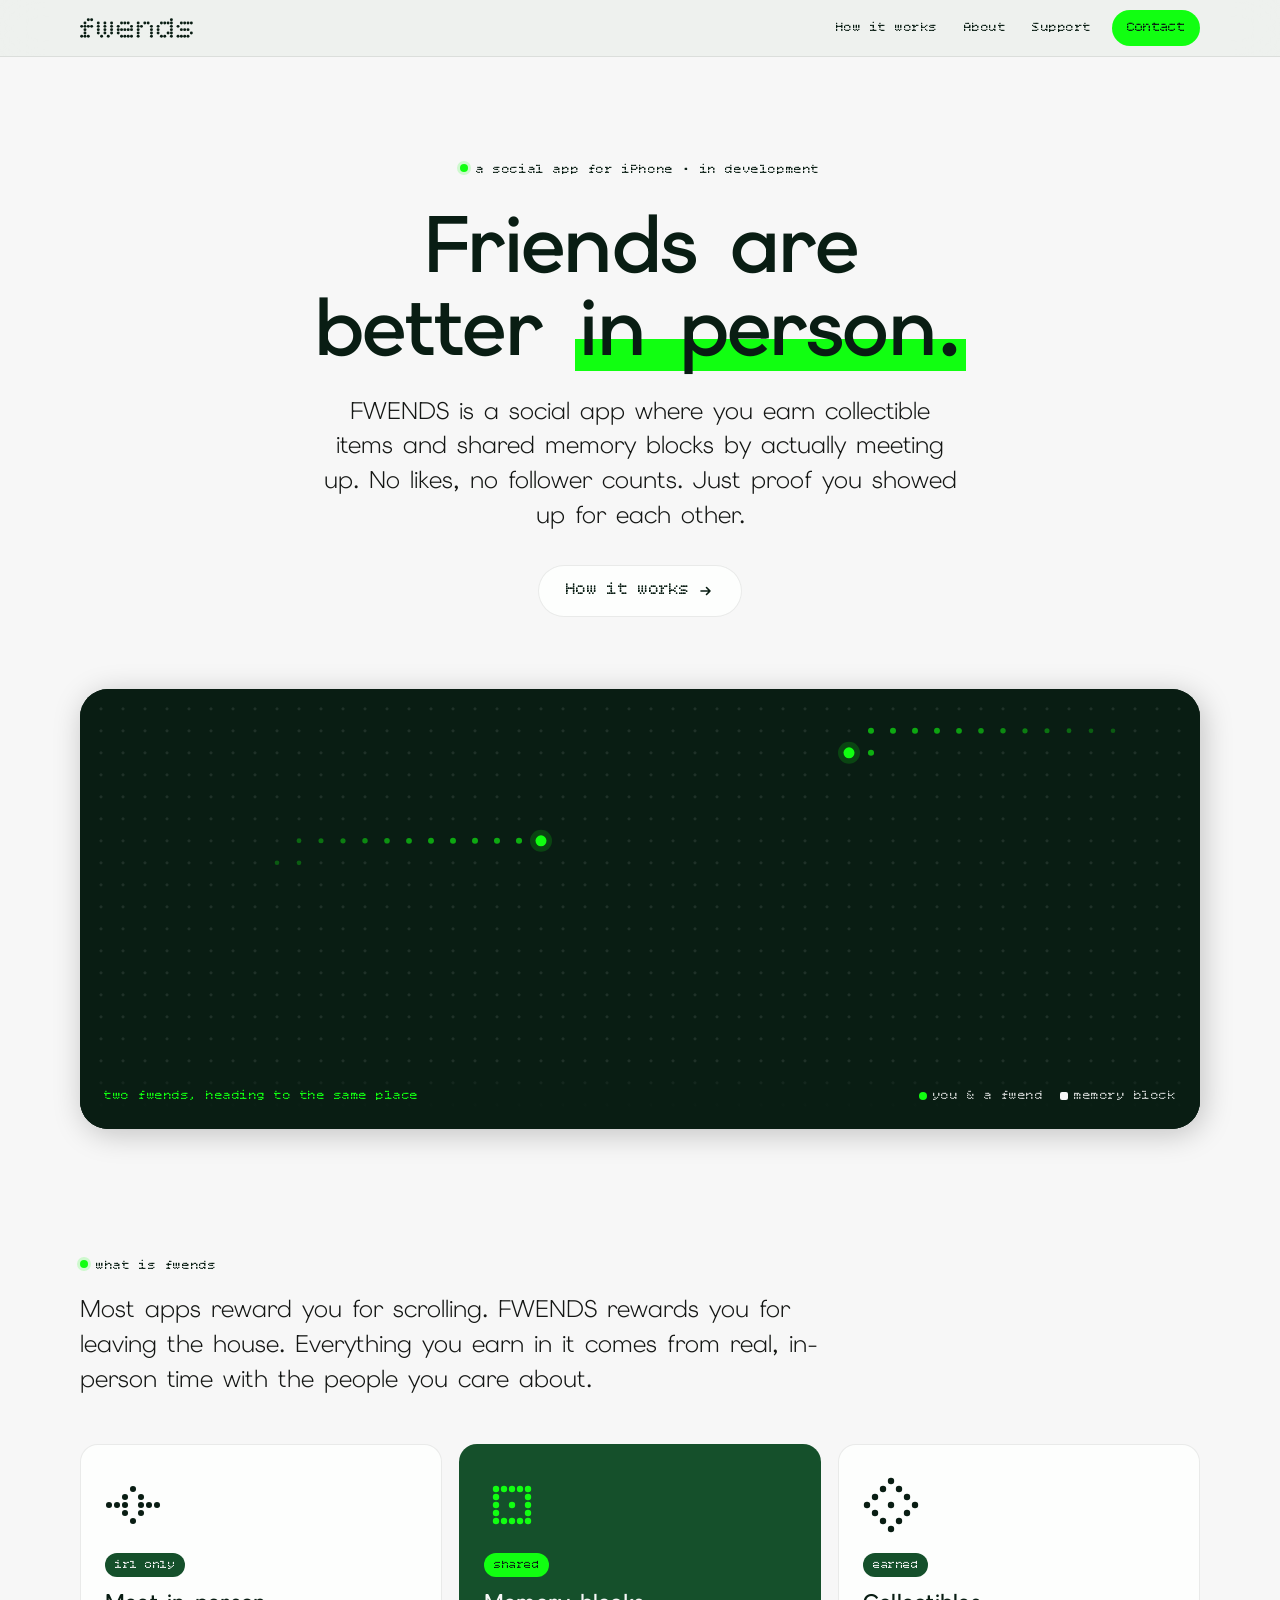
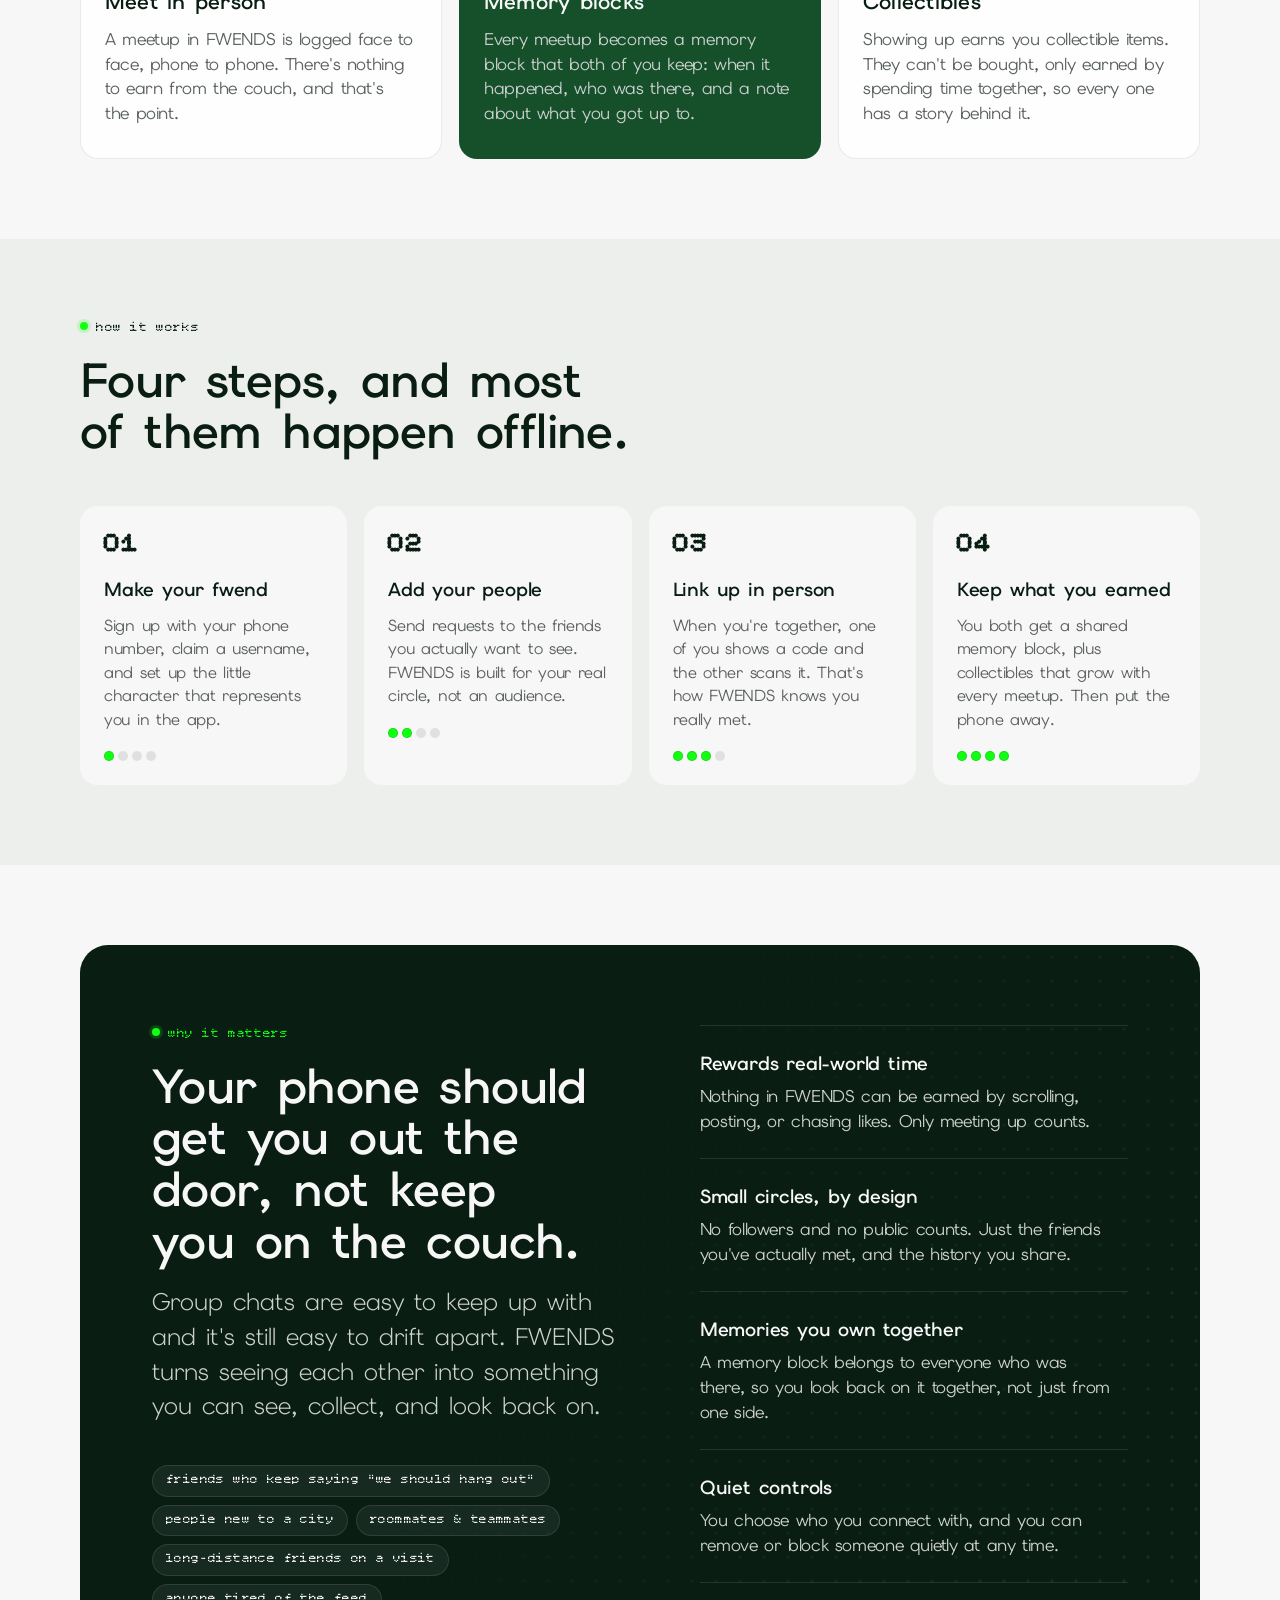
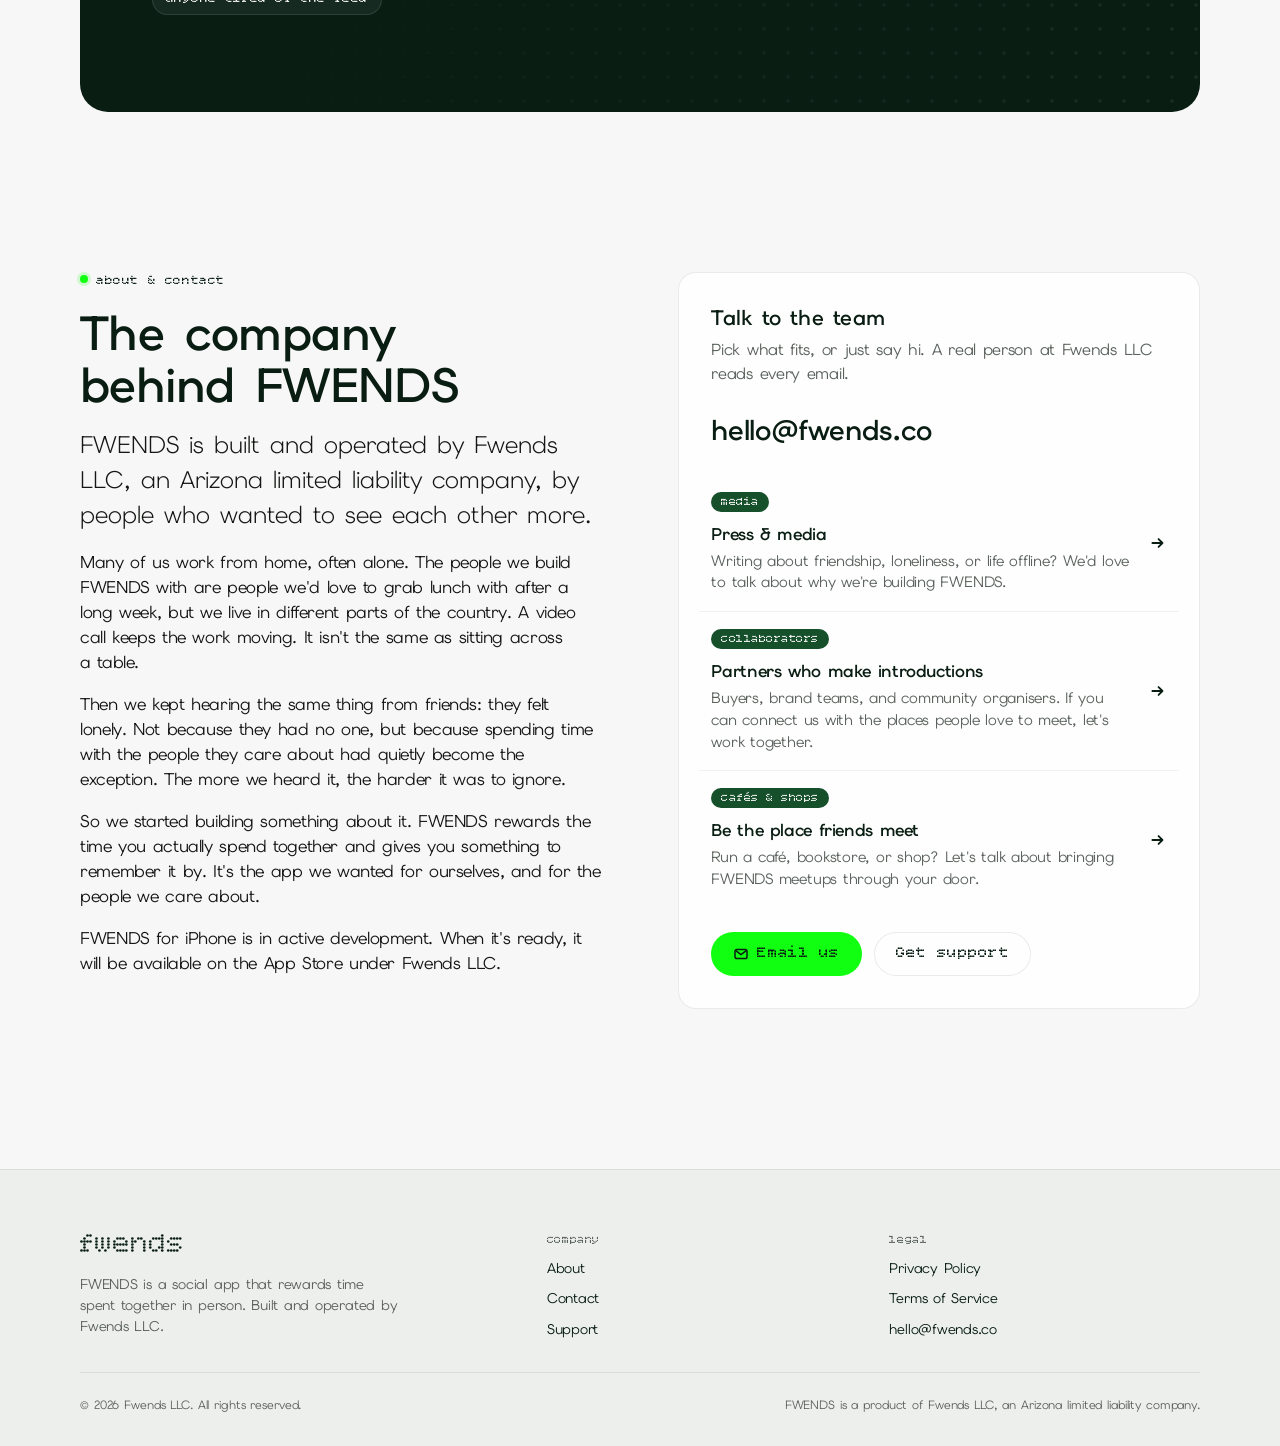
==== commit 322a4cb3: "Make contact the call to action, and tell the real story The home page now asks people to get in tou" ====
--- a/index.html
+++ b/index.html
@@ -12,7 +12,7 @@
 <link rel="apple-touch-icon" href="/apple-touch-icon.png">
 <link rel="preload" href="/assets/fonts/elms-sans.woff2" as="font" type="font/woff2" crossorigin>
 <link rel="preload" href="/assets/fonts/bitcount-single.woff2" as="font" type="font/woff2" crossorigin>
-<link rel="stylesheet" href="/assets/css/site.css">
+<link rel="stylesheet" href="/assets/css/site.css?v=def627a1">
 <meta property="og:type" content="website">
 <meta property="og:site_name" content="FWENDS">
 <meta property="og:title" content="FWENDS: meet up in person, keep the memory | Fwends LLC">
@@ -26,17 +26,17 @@
 <meta name="twitter:title" content="FWENDS: meet up in person, keep the memory | Fwends LLC">
 <meta name="twitter:description" content="FWENDS is a social app by Fwends LLC where you earn collectible items and shared memory blocks by meeting your friends in person.">
 <meta name="twitter:image" content="https://fwends.co/assets/og.png">
-<script src="/assets/js/site.js" defer></script>
+<script src="/assets/js/site.js?v=56af5e4e" defer></script>
 </head>
 <body>
 <a class="skip-link" href="#main">Skip to content</a>
 <header class="site-header">
   <div class="container site-header__inner">
-    <a class="wordmark" href="/" aria-label="FWENDS home"><svg viewBox="0 0 34 6" aria-hidden="true" focusable="false"><g fill="currentColor"><circle cx="2.5" cy="0.5" r="0.44"/><circle cx="3.5" cy="0.5" r="0.44"/><circle cx="27.5" cy="0.5" r="0.44"/><circle cx="1.5" cy="1.5" r="0.44"/><circle cx="5.5" cy="1.5" r="0.44"/><circle cx="7.5" cy="1.5" r="0.44"/><circle cx="9.5" cy="1.5" r="0.44"/><circle cx="12.5" cy="1.5" r="0.44"/><circle cx="13.5" cy="1.5" r="0.44"/><circle cx="14.5" cy="1.5" r="0.44"/><circle cx="17.5" cy="1.5" r="0.44"/><circle cx="19.5" cy="1.5" r="0.44"/><circle cx="20.5" cy="1.5" r="0.44"/><circle cx="24.5" cy="1.5" r="0.44"/><circle cx="25.5" cy="1.5" r="0.44"/><circle cx="26.5" cy="1.5" r="0.44"/><circle cx="27.5" cy="1.5" r="0.44"/><circle cx="30.5" cy="1.5" r="0.44"/><circle cx="31.5" cy="1.5" r="0.44"/><circle cx="32.5" cy="1.5" r="0.44"/><circle cx="33.5" cy="1.5" r="0.44"/><circle cx="0.5" cy="2.5" r="0.44"/><circle cx="1.5" cy="2.5" r="0.44"/><circle cx="2.5" cy="2.5" r="0.44"/><circle cx="3.5" cy="2.5" r="0.44"/><circle cx="5.5" cy="2.5" r="0.44"/><circle cx="7.5" cy="2.5" r="0.44"/><circle cx="9.5" cy="2.5" r="0.44"/><circle cx="11.5" cy="2.5" r="0.44"/><circle cx="15.5" cy="2.5" r="0.44"/><circle cx="17.5" cy="2.5" r="0.44"/><circle cx="18.5" cy="2.5" r="0.44"/><circle cx="21.5" cy="2.5" r="0.44"/><circle cx="23.5" cy="2.5" r="0.44"/><circle cx="27.5" cy="2.5" r="0.44"/><circle cx="29.5" cy="2.5" r="0.44"/><circle cx="1.5" cy="3.5" r="0.44"/><circle cx="5.5" cy="3.5" r="0.44"/><circle cx="7.5" cy="3.5" r="0.44"/><circle cx="9.5" cy="3.5" r="0.44"/><circle cx="11.5" cy="3.5" r="0.44"/><circle cx="12.5" cy="3.5" r="0.44"/><circle cx="13.5" cy="3.5" r="0.44"/><circle cx="14.5" cy="3.5" r="0.44"/><circle cx="15.5" cy="3.5" r="0.44"/><circle cx="17.5" cy="3.5" r="0.44"/><circle cx="21.5" cy="3.5" r="0.44"/><circle cx="23.5" cy="3.5" r="0.44"/><circle cx="27.5" cy="3.5" r="0.44"/><circle cx="30.5" cy="3.5" r="0.44"/><circle cx="31.5" cy="3.5" r="0.44"/><circle cx="32.5" cy="3.5" r="0.44"/><circle cx="1.5" cy="4.5" r="0.44"/><circle cx="5.5" cy="4.5" r="0.44"/><circle cx="7.5" cy="4.5" r="0.44"/><circle cx="9.5" cy="4.5" r="0.44"/><circle cx="11.5" cy="4.5" r="0.44"/><circle cx="17.5" cy="4.5" r="0.44"/><circle cx="21.5" cy="4.5" r="0.44"/><circle cx="23.5" cy="4.5" r="0.44"/><circle cx="26.5" cy="4.5" r="0.44"/><circle cx="27.5" cy="4.5" r="0.44"/><circle cx="33.5" cy="4.5" r="0.44"/><circle cx="0.5" cy="5.5" r="0.44"/><circle cx="1.5" cy="5.5" r="0.44"/><circle cx="2.5" cy="5.5" r="0.44"/><circle cx="6.5" cy="5.5" r="0.44"/><circle cx="8.5" cy="5.5" r="0.44"/><circle cx="12.5" cy="5.5" r="0.44"/><circle cx="13.5" cy="5.5" r="0.44"/><circle cx="14.5" cy="5.5" r="0.44"/><circle cx="15.5" cy="5.5" r="0.44"/><circle cx="17.5" cy="5.5" r="0.44"/><circle cx="21.5" cy="5.5" r="0.44"/><circle cx="24.5" cy="5.5" r="0.44"/><circle cx="25.5" cy="5.5" r="0.44"/><circle cx="27.5" cy="5.5" r="0.44"/><circle cx="29.5" cy="5.5" r="0.44"/><circle cx="30.5" cy="5.5" r="0.44"/><circle cx="31.5" cy="5.5" r="0.44"/><circle cx="32.5" cy="5.5" r="0.44"/></g></svg></a>
+    <a class="wordmark" href="/" aria-label="FWENDS home"><svg width="113" height="20" viewBox="0 0 34 6" aria-hidden="true" focusable="false"><g fill="currentColor"><circle cx="2.5" cy="0.5" r="0.44"/><circle cx="3.5" cy="0.5" r="0.44"/><circle cx="27.5" cy="0.5" r="0.44"/><circle cx="1.5" cy="1.5" r="0.44"/><circle cx="5.5" cy="1.5" r="0.44"/><circle cx="7.5" cy="1.5" r="0.44"/><circle cx="9.5" cy="1.5" r="0.44"/><circle cx="12.5" cy="1.5" r="0.44"/><circle cx="13.5" cy="1.5" r="0.44"/><circle cx="14.5" cy="1.5" r="0.44"/><circle cx="17.5" cy="1.5" r="0.44"/><circle cx="19.5" cy="1.5" r="0.44"/><circle cx="20.5" cy="1.5" r="0.44"/><circle cx="24.5" cy="1.5" r="0.44"/><circle cx="25.5" cy="1.5" r="0.44"/><circle cx="26.5" cy="1.5" r="0.44"/><circle cx="27.5" cy="1.5" r="0.44"/><circle cx="30.5" cy="1.5" r="0.44"/><circle cx="31.5" cy="1.5" r="0.44"/><circle cx="32.5" cy="1.5" r="0.44"/><circle cx="33.5" cy="1.5" r="0.44"/><circle cx="0.5" cy="2.5" r="0.44"/><circle cx="1.5" cy="2.5" r="0.44"/><circle cx="2.5" cy="2.5" r="0.44"/><circle cx="3.5" cy="2.5" r="0.44"/><circle cx="5.5" cy="2.5" r="0.44"/><circle cx="7.5" cy="2.5" r="0.44"/><circle cx="9.5" cy="2.5" r="0.44"/><circle cx="11.5" cy="2.5" r="0.44"/><circle cx="15.5" cy="2.5" r="0.44"/><circle cx="17.5" cy="2.5" r="0.44"/><circle cx="18.5" cy="2.5" r="0.44"/><circle cx="21.5" cy="2.5" r="0.44"/><circle cx="23.5" cy="2.5" r="0.44"/><circle cx="27.5" cy="2.5" r="0.44"/><circle cx="29.5" cy="2.5" r="0.44"/><circle cx="1.5" cy="3.5" r="0.44"/><circle cx="5.5" cy="3.5" r="0.44"/><circle cx="7.5" cy="3.5" r="0.44"/><circle cx="9.5" cy="3.5" r="0.44"/><circle cx="11.5" cy="3.5" r="0.44"/><circle cx="12.5" cy="3.5" r="0.44"/><circle cx="13.5" cy="3.5" r="0.44"/><circle cx="14.5" cy="3.5" r="0.44"/><circle cx="15.5" cy="3.5" r="0.44"/><circle cx="17.5" cy="3.5" r="0.44"/><circle cx="21.5" cy="3.5" r="0.44"/><circle cx="23.5" cy="3.5" r="0.44"/><circle cx="27.5" cy="3.5" r="0.44"/><circle cx="30.5" cy="3.5" r="0.44"/><circle cx="31.5" cy="3.5" r="0.44"/><circle cx="32.5" cy="3.5" r="0.44"/><circle cx="1.5" cy="4.5" r="0.44"/><circle cx="5.5" cy="4.5" r="0.44"/><circle cx="7.5" cy="4.5" r="0.44"/><circle cx="9.5" cy="4.5" r="0.44"/><circle cx="11.5" cy="4.5" r="0.44"/><circle cx="17.5" cy="4.5" r="0.44"/><circle cx="21.5" cy="4.5" r="0.44"/><circle cx="23.5" cy="4.5" r="0.44"/><circle cx="26.5" cy="4.5" r="0.44"/><circle cx="27.5" cy="4.5" r="0.44"/><circle cx="33.5" cy="4.5" r="0.44"/><circle cx="0.5" cy="5.5" r="0.44"/><circle cx="1.5" cy="5.5" r="0.44"/><circle cx="2.5" cy="5.5" r="0.44"/><circle cx="6.5" cy="5.5" r="0.44"/><circle cx="8.5" cy="5.5" r="0.44"/><circle cx="12.5" cy="5.5" r="0.44"/><circle cx="13.5" cy="5.5" r="0.44"/><circle cx="14.5" cy="5.5" r="0.44"/><circle cx="15.5" cy="5.5" r="0.44"/><circle cx="17.5" cy="5.5" r="0.44"/><circle cx="21.5" cy="5.5" r="0.44"/><circle cx="24.5" cy="5.5" r="0.44"/><circle cx="25.5" cy="5.5" r="0.44"/><circle cx="27.5" cy="5.5" r="0.44"/><circle cx="29.5" cy="5.5" r="0.44"/><circle cx="30.5" cy="5.5" r="0.44"/><circle cx="31.5" cy="5.5" r="0.44"/><circle cx="32.5" cy="5.5" r="0.44"/></g></svg></a>
     <button class="nav-toggle" type="button" aria-controls="site-nav" aria-expanded="false" aria-label="Open menu"><span></span></button>
     <nav class="site-nav" id="site-nav" aria-label="Main">
-      <ul><li><a href="/#about">About</a></li><li><a href="/#how">How it works</a></li><li><a href="/support/">Support</a></li><li><a href="/#contact">Contact</a></li></ul>
-      <a class="btn btn--primary btn--sm" href="/#waitlist">Join the waitlist</a>
+      <ul><li><a href="/#how">How it works</a></li><li><a href="/#about">About</a></li><li><a href="/support/">Support</a></li></ul>
+      <a class="btn btn--primary btn--sm" href="/#contact">Contact</a>
     </nav>
   </div>
 </header>
@@ -49,8 +49,7 @@
       <h1 class="display-hero" id="hero-title">Friends are better <span class="hl">in person.</span></h1>
       <p class="lead">FWENDS is a social app where you earn collectible items and shared memory blocks by actually meeting up. No likes, no follower counts. Just proof you showed up for each other.</p>
       <div class="hero__actions">
-        <a class="btn btn--primary btn--lg" href="#waitlist">Join the waitlist</a>
-        <a class="btn btn--ghost btn--lg" href="#how">How it works <svg viewBox="0 0 16 16" aria-hidden="true" focusable="false"><path d="M3 8h9M8.5 4.5 12 8l-3.5 3.5" fill="none" stroke="currentColor" stroke-width="1.6" stroke-linecap="round" stroke-linejoin="round"/></svg></a>
+        <a class="btn btn--ghost btn--lg" href="#how">How it works <svg width="16" height="16" viewBox="0 0 16 16" aria-hidden="true" focusable="false"><path d="M3 8h9M8.5 4.5 12 8l-3.5 3.5" fill="none" stroke="currentColor" stroke-width="1.6" stroke-linecap="round" stroke-linejoin="round"/></svg></a>
       </div>
     </div>
 
@@ -64,28 +63,27 @@
   </div>
 </section>
 
-<section class="section" id="what" aria-labelledby="what-title">
+<section class="section" id="what" aria-label="What is FWENDS">
   <div class="container">
     <div class="section-head reveal">
       <span class="eyebrow">what is fwends</span>
-      <h2 class="display-lg" id="what-title">A social app that only counts the time you spend together.</h2>
       <p class="lead">Most apps reward you for scrolling. FWENDS rewards you for leaving the house. Everything you earn in it comes from real, in-person time with the people you care about.</p>
     </div>
     <div class="cards">
-      <article class="card reveal">
-        <svg class="card__glyph" viewBox="0 0 7 7" aria-hidden="true" focusable="false"><g fill="currentColor"><circle cx="0.5" cy="3.5" r="0.38"/><circle cx="1.5" cy="3.5" r="0.38"/><circle cx="2.5" cy="3.5" r="0.38"/><circle cx="4.5" cy="3.5" r="0.38"/><circle cx="5.5" cy="3.5" r="0.38"/><circle cx="6.5" cy="3.5" r="0.38"/><circle cx="3.5" cy="1.5" r="0.38"/><circle cx="3.5" cy="5.5" r="0.38"/><circle cx="2.5" cy="2.5" r="0.38"/><circle cx="4.5" cy="2.5" r="0.38"/><circle cx="2.5" cy="4.5" r="0.38"/><circle cx="4.5" cy="4.5" r="0.38"/></g></svg>
+      <article class="card card--icon reveal">
+        <svg class="card__glyph" width="56" height="56" viewBox="0 0 7 7" aria-hidden="true" focusable="false"><g fill="currentColor"><circle cx="0.5" cy="3.5" r="0.38"/><circle cx="1.5" cy="3.5" r="0.38"/><circle cx="2.5" cy="3.5" r="0.38"/><circle cx="4.5" cy="3.5" r="0.38"/><circle cx="5.5" cy="3.5" r="0.38"/><circle cx="6.5" cy="3.5" r="0.38"/><circle cx="3.5" cy="1.5" r="0.38"/><circle cx="3.5" cy="5.5" r="0.38"/><circle cx="2.5" cy="2.5" r="0.38"/><circle cx="4.5" cy="2.5" r="0.38"/><circle cx="2.5" cy="4.5" r="0.38"/><circle cx="4.5" cy="4.5" r="0.38"/></g></svg>
         <span class="tag">irl only</span>
         <h3>Meet in person</h3>
         <p>A meetup in FWENDS is logged face to face, phone to phone. There's nothing to earn from the couch, and that's the point.</p>
       </article>
-      <article class="card card--fernwood reveal">
-        <svg class="card__glyph" viewBox="0 0 7 7" aria-hidden="true" focusable="false"><g fill="currentColor"><circle cx="1.5" cy="1.5" r="0.4"/><circle cx="1.5" cy="2.5" r="0.4"/><circle cx="1.5" cy="3.5" r="0.4"/><circle cx="1.5" cy="4.5" r="0.4"/><circle cx="1.5" cy="5.5" r="0.4"/><circle cx="2.5" cy="1.5" r="0.4"/><circle cx="2.5" cy="5.5" r="0.4"/><circle cx="3.5" cy="1.5" r="0.4"/><circle cx="3.5" cy="5.5" r="0.4"/><circle cx="4.5" cy="1.5" r="0.4"/><circle cx="4.5" cy="5.5" r="0.4"/><circle cx="5.5" cy="1.5" r="0.4"/><circle cx="5.5" cy="2.5" r="0.4"/><circle cx="5.5" cy="3.5" r="0.4"/><circle cx="5.5" cy="4.5" r="0.4"/><circle cx="5.5" cy="5.5" r="0.4"/><circle cx="3.5" cy="3.5" r="0.4"/></g></svg>
+      <article class="card card--icon card--fernwood reveal">
+        <svg class="card__glyph" width="56" height="56" viewBox="0 0 7 7" aria-hidden="true" focusable="false"><g fill="currentColor"><circle cx="1.5" cy="1.5" r="0.4"/><circle cx="1.5" cy="2.5" r="0.4"/><circle cx="1.5" cy="3.5" r="0.4"/><circle cx="1.5" cy="4.5" r="0.4"/><circle cx="1.5" cy="5.5" r="0.4"/><circle cx="2.5" cy="1.5" r="0.4"/><circle cx="2.5" cy="5.5" r="0.4"/><circle cx="3.5" cy="1.5" r="0.4"/><circle cx="3.5" cy="5.5" r="0.4"/><circle cx="4.5" cy="1.5" r="0.4"/><circle cx="4.5" cy="5.5" r="0.4"/><circle cx="5.5" cy="1.5" r="0.4"/><circle cx="5.5" cy="2.5" r="0.4"/><circle cx="5.5" cy="3.5" r="0.4"/><circle cx="5.5" cy="4.5" r="0.4"/><circle cx="5.5" cy="5.5" r="0.4"/><circle cx="3.5" cy="3.5" r="0.4"/></g></svg>
         <span class="tag">shared</span>
         <h3>Memory blocks</h3>
         <p>Every meetup becomes a memory block that both of you keep: when it happened, who was there, and a note about what you got up to.</p>
       </article>
-      <article class="card reveal">
-        <svg class="card__glyph" viewBox="0 0 7 7" aria-hidden="true" focusable="false"><g fill="currentColor"><circle cx="3.5" cy="0.5" r="0.4"/><circle cx="2.5" cy="1.5" r="0.4"/><circle cx="4.5" cy="1.5" r="0.4"/><circle cx="1.5" cy="2.5" r="0.4"/><circle cx="5.5" cy="2.5" r="0.4"/><circle cx="0.5" cy="3.5" r="0.4"/><circle cx="6.5" cy="3.5" r="0.4"/><circle cx="1.5" cy="4.5" r="0.4"/><circle cx="5.5" cy="4.5" r="0.4"/><circle cx="2.5" cy="5.5" r="0.4"/><circle cx="4.5" cy="5.5" r="0.4"/><circle cx="3.5" cy="6.5" r="0.4"/><circle cx="3.5" cy="3.5" r="0.4"/></g></svg>
+      <article class="card card--icon reveal">
+        <svg class="card__glyph" width="56" height="56" viewBox="0 0 7 7" aria-hidden="true" focusable="false"><g fill="currentColor"><circle cx="3.5" cy="0.5" r="0.4"/><circle cx="2.5" cy="1.5" r="0.4"/><circle cx="4.5" cy="1.5" r="0.4"/><circle cx="1.5" cy="2.5" r="0.4"/><circle cx="5.5" cy="2.5" r="0.4"/><circle cx="0.5" cy="3.5" r="0.4"/><circle cx="6.5" cy="3.5" r="0.4"/><circle cx="1.5" cy="4.5" r="0.4"/><circle cx="5.5" cy="4.5" r="0.4"/><circle cx="2.5" cy="5.5" r="0.4"/><circle cx="4.5" cy="5.5" r="0.4"/><circle cx="3.5" cy="6.5" r="0.4"/><circle cx="3.5" cy="3.5" r="0.4"/></g></svg>
         <span class="tag">earned</span>
         <h3>Collectibles</h3>
         <p>Showing up earns you collectible items. They can't be bought, only earned by spending time together, so every one has a story behind it.</p>
@@ -164,73 +162,64 @@
   </div>
 </section>
 
-<section class="section section--parchment" id="about" aria-labelledby="about-title">
+<section class="section" id="about" aria-labelledby="about-title">
   <div class="container split">
     <div class="prose-block reveal">
-      <span class="eyebrow">about</span>
-      <h2 class="display-lg" id="about-title">About Fwends LLC</h2>
-      <p class="lead">FWENDS is built and operated by Fwends LLC, an Arizona limited liability company.</p>
-      <p>We started Fwends LLC to make an app that helps people spend more time with their friends face to face. We design, build, and run FWENDS ourselves, from the iPhone app to the services behind it, and we own and operate this website at fwends.co.</p>
-      <p>FWENDS for iPhone is in active development. When it's ready, it will be available on the App Store under Fwends LLC. Until then, you can <a class="text-link" href="#waitlist">join the waitlist</a> to hear first.</p>
-    </div>
-    <dl class="facts reveal" aria-label="Company details">
-      <div><dt>company</dt><dd>Fwends LLC</dd></div>
-      <div><dt>entity type</dt><dd>Limited liability company</dd></div>
-      <div><dt>registered in</dt><dd>Arizona, United States</dd></div>
-      <div><dt>product</dt><dd>FWENDS <span class="muted">· iPhone app, in development</span></dd></div>
-      <div><dt>website</dt><dd>fwends.co</dd></div>
-      <div><dt>email</dt><dd><a class="text-link" href="mailto:hello@fwends.co">hello@fwends.co</a></dd></div>
-    </dl>
-  </div>
-</section>
-
-<section class="section" id="contact" aria-labelledby="contact-title">
-  <div class="container split">
-    <div class="prose-block reveal">
-      <span class="eyebrow">contact</span>
-      <h2 class="display-lg" id="contact-title">Talk to the team.</h2>
-      <p class="lead">Questions, partnerships, press, or support: write to us and a real person at Fwends LLC will reply.</p>
-      <p class="muted">Looking for help with the app, your data, or safety? The <a class="text-link" href="/support/">support page</a> has answers to common questions.</p>
-    </div>
-    <div class="contact-card reveal">
+      <span class="eyebrow">about &amp; contact</span>
+      <h2 class="display-lg" id="about-title">The company behind FWENDS</h2>
+      <p class="lead">FWENDS is built and operated by Fwends LLC, an Arizona limited liability company, by people who wanted to see each other more.</p>
+      <p>Many of us work from home, often alone. The people we build FWENDS with are people we'd love to grab lunch with after a long week, but we live in different parts of the country. A video call keeps the work moving. It isn't the same as sitting across a table.</p>
+      <p>Then we kept hearing the same thing from friends: they felt lonely. Not because they had no one, but because spending time with the people they care about had quietly become the exception. The more we heard it, the harder it was to ignore.</p>
+      <p>So we started building something about it. FWENDS rewards the time you actually spend together and gives you something to remember it by. It's the app we wanted for ourselves, and for the people we care about.</p>
+      <p class="muted">FWENDS for iPhone is in active development. When it's ready, it will be available on the App Store under Fwends LLC.</p>
+    </div>
+    <div class="contact-card reveal" id="contact">
+      <div class="contact-card__head">
+        <h3 class="tagline" id="contact-title">Talk to the team</h3>
+        <p class="muted">Pick what fits, or just say hi. A real person at Fwends LLC reads every email.</p>
+      </div>
       <a class="email" href="mailto:hello@fwends.co">hello@fwends.co</a>
-      <dl class="facts">
-        <div><dt>company</dt><dd>Fwends LLC</dd></div>
-        <!-- TODO: replace with the business mailing address on file with Arizona and D-U-N-S. -->
-        <div><dt>mail</dt><dd>[ADDRESS TO BE PROVIDED]</dd></div>
-        <!-- TODO: replace with the business phone number, or delete this row. -->
-        <div><dt>phone</dt><dd>[PHONE TO BE PROVIDED]</dd></div>
-        <div><dt>hours</dt><dd>Mon–Fri, 9am–5pm MST</dd></div>
-      </dl>
+      <ul class="reasons" aria-label="Reasons to get in touch">
+        <li>
+          <a class="reason" href="mailto:hello@fwends.co?subject=Press%20%26%20media">
+            <span class="reason__label">media</span>
+            <span class="reason__title">Press &amp; media</span>
+            <span class="reason__text">Writing about friendship, loneliness, or life offline? We'd love to talk about why we're building FWENDS.</span>
+            <svg class="reason__arrow" width="18" height="18" viewBox="0 0 16 16" aria-hidden="true" focusable="false"><path d="M3 8h9M8.5 4.5 12 8l-3.5 3.5" fill="none" stroke="currentColor" stroke-width="1.6" stroke-linecap="round" stroke-linejoin="round"/></svg>
+          </a>
+        </li>
+        <li>
+          <a class="reason" href="mailto:hello@fwends.co?subject=Collaboration">
+            <span class="reason__label">collaborators</span>
+            <span class="reason__title">Partners who make introductions</span>
+            <span class="reason__text">Buyers, brand teams, and community organisers. If you can connect us with the places people love to meet, let's work together.</span>
+            <svg class="reason__arrow" width="18" height="18" viewBox="0 0 16 16" aria-hidden="true" focusable="false"><path d="M3 8h9M8.5 4.5 12 8l-3.5 3.5" fill="none" stroke="currentColor" stroke-width="1.6" stroke-linecap="round" stroke-linejoin="round"/></svg>
+          </a>
+        </li>
+        <li>
+          <a class="reason" href="mailto:hello@fwends.co?subject=Cafés%20%26%20shops">
+            <span class="reason__label">cafés &amp; shops</span>
+            <span class="reason__title">Be the place friends meet</span>
+            <span class="reason__text">Run a café, bookstore, or shop? Let's talk about bringing FWENDS meetups through your door.</span>
+            <svg class="reason__arrow" width="18" height="18" viewBox="0 0 16 16" aria-hidden="true" focusable="false"><path d="M3 8h9M8.5 4.5 12 8l-3.5 3.5" fill="none" stroke="currentColor" stroke-width="1.6" stroke-linecap="round" stroke-linejoin="round"/></svg>
+          </a>
+        </li>
+      </ul>
       <div class="row-actions">
-        <a class="btn btn--primary" href="mailto:hello@fwends.co"><svg viewBox="0 0 16 16" aria-hidden="true" focusable="false"><rect x="2" y="3.5" width="12" height="9" rx="1.8" fill="none" stroke="currentColor" stroke-width="1.5"/><path d="m2.8 4.6 5.2 4 5.2-4" fill="none" stroke="currentColor" stroke-width="1.5" stroke-linejoin="round"/></svg> Email us</a>
+        <a class="btn btn--primary" href="mailto:hello@fwends.co"><svg width="16" height="16" viewBox="0 0 16 16" aria-hidden="true" focusable="false"><rect x="2" y="3.5" width="12" height="9" rx="1.8" fill="none" stroke="currentColor" stroke-width="1.5"/><path d="m2.8 4.6 5.2 4 5.2-4" fill="none" stroke="currentColor" stroke-width="1.5" stroke-linejoin="round"/></svg> Email us</a>
         <a class="btn btn--ghost" href="/support/">Get support</a>
       </div>
     </div>
   </div>
 </section>
 
-<section class="section" id="waitlist" aria-labelledby="waitlist-title" style="padding-top:0">
-  <div class="container">
-    <div class="band reveal">
-      <div>
-        <h2 class="display-md" id="waitlist-title">Want in early?</h2>
-        <p>Join the waitlist and we'll email you when FWENDS is ready for iPhone. One email when it matters, no newsletters.</p>
-      </div>
-      <div class="band__aside">
-        <a class="btn btn--utility btn--lg" href="mailto:hello@fwends.co?subject=Add%20me%20to%20the%20FWENDS%20waitlist&body=Hi%20FWENDS%20team%2C%0A%0APlease%20add%20this%20email%20address%20to%20the%20waitlist.%20Let%20me%20know%20when%20FWENDS%20is%20ready%20for%20iPhone.%0A%0AThanks!"><svg viewBox="0 0 16 16" aria-hidden="true" focusable="false"><rect x="2" y="3.5" width="12" height="9" rx="1.8" fill="none" stroke="currentColor" stroke-width="1.5"/><path d="m2.8 4.6 5.2 4 5.2-4" fill="none" stroke="currentColor" stroke-width="1.5" stroke-linejoin="round"/></svg> Join the waitlist</a>
-        <small>Opens your email app. Or write to <a href="mailto:hello@fwends.co">hello@fwends.co</a>.</small>
-      </div>
-    </div>
-  </div>
-</section>
 
 </main>
 <footer class="site-footer">
   <div class="container">
     <div class="site-footer__top">
       <div class="site-footer__brand">
-        <a class="wordmark" href="/" aria-label="FWENDS home"><svg viewBox="0 0 34 6" aria-hidden="true" focusable="false"><g fill="currentColor"><circle cx="2.5" cy="0.5" r="0.44"/><circle cx="3.5" cy="0.5" r="0.44"/><circle cx="27.5" cy="0.5" r="0.44"/><circle cx="1.5" cy="1.5" r="0.44"/><circle cx="5.5" cy="1.5" r="0.44"/><circle cx="7.5" cy="1.5" r="0.44"/><circle cx="9.5" cy="1.5" r="0.44"/><circle cx="12.5" cy="1.5" r="0.44"/><circle cx="13.5" cy="1.5" r="0.44"/><circle cx="14.5" cy="1.5" r="0.44"/><circle cx="17.5" cy="1.5" r="0.44"/><circle cx="19.5" cy="1.5" r="0.44"/><circle cx="20.5" cy="1.5" r="0.44"/><circle cx="24.5" cy="1.5" r="0.44"/><circle cx="25.5" cy="1.5" r="0.44"/><circle cx="26.5" cy="1.5" r="0.44"/><circle cx="27.5" cy="1.5" r="0.44"/><circle cx="30.5" cy="1.5" r="0.44"/><circle cx="31.5" cy="1.5" r="0.44"/><circle cx="32.5" cy="1.5" r="0.44"/><circle cx="33.5" cy="1.5" r="0.44"/><circle cx="0.5" cy="2.5" r="0.44"/><circle cx="1.5" cy="2.5" r="0.44"/><circle cx="2.5" cy="2.5" r="0.44"/><circle cx="3.5" cy="2.5" r="0.44"/><circle cx="5.5" cy="2.5" r="0.44"/><circle cx="7.5" cy="2.5" r="0.44"/><circle cx="9.5" cy="2.5" r="0.44"/><circle cx="11.5" cy="2.5" r="0.44"/><circle cx="15.5" cy="2.5" r="0.44"/><circle cx="17.5" cy="2.5" r="0.44"/><circle cx="18.5" cy="2.5" r="0.44"/><circle cx="21.5" cy="2.5" r="0.44"/><circle cx="23.5" cy="2.5" r="0.44"/><circle cx="27.5" cy="2.5" r="0.44"/><circle cx="29.5" cy="2.5" r="0.44"/><circle cx="1.5" cy="3.5" r="0.44"/><circle cx="5.5" cy="3.5" r="0.44"/><circle cx="7.5" cy="3.5" r="0.44"/><circle cx="9.5" cy="3.5" r="0.44"/><circle cx="11.5" cy="3.5" r="0.44"/><circle cx="12.5" cy="3.5" r="0.44"/><circle cx="13.5" cy="3.5" r="0.44"/><circle cx="14.5" cy="3.5" r="0.44"/><circle cx="15.5" cy="3.5" r="0.44"/><circle cx="17.5" cy="3.5" r="0.44"/><circle cx="21.5" cy="3.5" r="0.44"/><circle cx="23.5" cy="3.5" r="0.44"/><circle cx="27.5" cy="3.5" r="0.44"/><circle cx="30.5" cy="3.5" r="0.44"/><circle cx="31.5" cy="3.5" r="0.44"/><circle cx="32.5" cy="3.5" r="0.44"/><circle cx="1.5" cy="4.5" r="0.44"/><circle cx="5.5" cy="4.5" r="0.44"/><circle cx="7.5" cy="4.5" r="0.44"/><circle cx="9.5" cy="4.5" r="0.44"/><circle cx="11.5" cy="4.5" r="0.44"/><circle cx="17.5" cy="4.5" r="0.44"/><circle cx="21.5" cy="4.5" r="0.44"/><circle cx="23.5" cy="4.5" r="0.44"/><circle cx="26.5" cy="4.5" r="0.44"/><circle cx="27.5" cy="4.5" r="0.44"/><circle cx="33.5" cy="4.5" r="0.44"/><circle cx="0.5" cy="5.5" r="0.44"/><circle cx="1.5" cy="5.5" r="0.44"/><circle cx="2.5" cy="5.5" r="0.44"/><circle cx="6.5" cy="5.5" r="0.44"/><circle cx="8.5" cy="5.5" r="0.44"/><circle cx="12.5" cy="5.5" r="0.44"/><circle cx="13.5" cy="5.5" r="0.44"/><circle cx="14.5" cy="5.5" r="0.44"/><circle cx="15.5" cy="5.5" r="0.44"/><circle cx="17.5" cy="5.5" r="0.44"/><circle cx="21.5" cy="5.5" r="0.44"/><circle cx="24.5" cy="5.5" r="0.44"/><circle cx="25.5" cy="5.5" r="0.44"/><circle cx="27.5" cy="5.5" r="0.44"/><circle cx="29.5" cy="5.5" r="0.44"/><circle cx="30.5" cy="5.5" r="0.44"/><circle cx="31.5" cy="5.5" r="0.44"/><circle cx="32.5" cy="5.5" r="0.44"/></g></svg></a>
+        <a class="wordmark" href="/" aria-label="FWENDS home"><svg width="113" height="20" viewBox="0 0 34 6" aria-hidden="true" focusable="false"><g fill="currentColor"><circle cx="2.5" cy="0.5" r="0.44"/><circle cx="3.5" cy="0.5" r="0.44"/><circle cx="27.5" cy="0.5" r="0.44"/><circle cx="1.5" cy="1.5" r="0.44"/><circle cx="5.5" cy="1.5" r="0.44"/><circle cx="7.5" cy="1.5" r="0.44"/><circle cx="9.5" cy="1.5" r="0.44"/><circle cx="12.5" cy="1.5" r="0.44"/><circle cx="13.5" cy="1.5" r="0.44"/><circle cx="14.5" cy="1.5" r="0.44"/><circle cx="17.5" cy="1.5" r="0.44"/><circle cx="19.5" cy="1.5" r="0.44"/><circle cx="20.5" cy="1.5" r="0.44"/><circle cx="24.5" cy="1.5" r="0.44"/><circle cx="25.5" cy="1.5" r="0.44"/><circle cx="26.5" cy="1.5" r="0.44"/><circle cx="27.5" cy="1.5" r="0.44"/><circle cx="30.5" cy="1.5" r="0.44"/><circle cx="31.5" cy="1.5" r="0.44"/><circle cx="32.5" cy="1.5" r="0.44"/><circle cx="33.5" cy="1.5" r="0.44"/><circle cx="0.5" cy="2.5" r="0.44"/><circle cx="1.5" cy="2.5" r="0.44"/><circle cx="2.5" cy="2.5" r="0.44"/><circle cx="3.5" cy="2.5" r="0.44"/><circle cx="5.5" cy="2.5" r="0.44"/><circle cx="7.5" cy="2.5" r="0.44"/><circle cx="9.5" cy="2.5" r="0.44"/><circle cx="11.5" cy="2.5" r="0.44"/><circle cx="15.5" cy="2.5" r="0.44"/><circle cx="17.5" cy="2.5" r="0.44"/><circle cx="18.5" cy="2.5" r="0.44"/><circle cx="21.5" cy="2.5" r="0.44"/><circle cx="23.5" cy="2.5" r="0.44"/><circle cx="27.5" cy="2.5" r="0.44"/><circle cx="29.5" cy="2.5" r="0.44"/><circle cx="1.5" cy="3.5" r="0.44"/><circle cx="5.5" cy="3.5" r="0.44"/><circle cx="7.5" cy="3.5" r="0.44"/><circle cx="9.5" cy="3.5" r="0.44"/><circle cx="11.5" cy="3.5" r="0.44"/><circle cx="12.5" cy="3.5" r="0.44"/><circle cx="13.5" cy="3.5" r="0.44"/><circle cx="14.5" cy="3.5" r="0.44"/><circle cx="15.5" cy="3.5" r="0.44"/><circle cx="17.5" cy="3.5" r="0.44"/><circle cx="21.5" cy="3.5" r="0.44"/><circle cx="23.5" cy="3.5" r="0.44"/><circle cx="27.5" cy="3.5" r="0.44"/><circle cx="30.5" cy="3.5" r="0.44"/><circle cx="31.5" cy="3.5" r="0.44"/><circle cx="32.5" cy="3.5" r="0.44"/><circle cx="1.5" cy="4.5" r="0.44"/><circle cx="5.5" cy="4.5" r="0.44"/><circle cx="7.5" cy="4.5" r="0.44"/><circle cx="9.5" cy="4.5" r="0.44"/><circle cx="11.5" cy="4.5" r="0.44"/><circle cx="17.5" cy="4.5" r="0.44"/><circle cx="21.5" cy="4.5" r="0.44"/><circle cx="23.5" cy="4.5" r="0.44"/><circle cx="26.5" cy="4.5" r="0.44"/><circle cx="27.5" cy="4.5" r="0.44"/><circle cx="33.5" cy="4.5" r="0.44"/><circle cx="0.5" cy="5.5" r="0.44"/><circle cx="1.5" cy="5.5" r="0.44"/><circle cx="2.5" cy="5.5" r="0.44"/><circle cx="6.5" cy="5.5" r="0.44"/><circle cx="8.5" cy="5.5" r="0.44"/><circle cx="12.5" cy="5.5" r="0.44"/><circle cx="13.5" cy="5.5" r="0.44"/><circle cx="14.5" cy="5.5" r="0.44"/><circle cx="15.5" cy="5.5" r="0.44"/><circle cx="17.5" cy="5.5" r="0.44"/><circle cx="21.5" cy="5.5" r="0.44"/><circle cx="24.5" cy="5.5" r="0.44"/><circle cx="25.5" cy="5.5" r="0.44"/><circle cx="27.5" cy="5.5" r="0.44"/><circle cx="29.5" cy="5.5" r="0.44"/><circle cx="30.5" cy="5.5" r="0.44"/><circle cx="31.5" cy="5.5" r="0.44"/><circle cx="32.5" cy="5.5" r="0.44"/></g></svg></a>
         <p class="site-footer__blurb">FWENDS is a social app that rewards time spent together in person. Built and operated by Fwends LLC.</p>
       </div>
       <div>
--- a/assets/css/site.css
+++ b/assets/css/site.css
@@ -537,14 +537,16 @@
 }
 .card--fernwood .tag { background: var(--color-primary); color: var(--color-nightgrass); }
 
+/* Cards that lead with a glyph put it beside the copy once they stack. */
 @media (max-width: 900px) {
   .cards { grid-template-columns: 1fr; }
-  .card { grid-template-columns: 56px 1fr; column-gap: var(--space-lg); padding: var(--space-lg); }
+  .card { padding: var(--space-lg); }
+  .card--icon { grid-template-columns: 56px 1fr; column-gap: var(--space-lg); }
   .card__glyph { grid-row: span 3; margin: 0; }
 }
 
 @media (max-width: 480px) {
-  .card { grid-template-columns: 1fr; }
+  .card--icon { grid-template-columns: 1fr; }
   .card__glyph { grid-row: auto; width: 44px; height: 44px; }
 }
 
@@ -723,6 +725,9 @@
   border: 1px solid var(--color-hairline-alpha);
 }
 
+.contact-card__head { display: grid; gap: var(--space-xs); }
+.contact-card__head .muted { font-size: 16px; letter-spacing: -0.3px; }
+
 .contact-card .email {
   font-size: clamp(22px, 3vw, 28px);
   font-weight: 600;
@@ -739,48 +744,72 @@
 @media (max-width: 480px) {
   .contact-card { padding: var(--space-lg); }
   .contact-card .facts > div { grid-template-columns: 1fr; }
-}
+  .contact-card .row-actions .btn { flex: 1 1 100%; }
+}
+
+/* Reasons to get in touch: each row is one mailto, the whole row clickable */
+.reasons {
+  display: grid;
+  margin: 0 calc(var(--space-sm) * -1);
+  padding: 0;
+  list-style: none;
+}
+
+.reasons li + li { border-top: 1px solid var(--color-divider-soft); }
+
+.reason {
+  display: grid;
+  grid-template-columns: minmax(0, 1fr) auto;
+  column-gap: var(--space-md);
+  row-gap: 4px;
+  padding: var(--space-md) var(--space-sm);
+  border-radius: var(--radius-md);
+  color: inherit;
+  text-decoration: none;
+  transition: background-color var(--duration-fade) var(--ease-out);
+}
+
+.reason:hover { background: var(--color-parchment); }
+
+.reason__label {
+  justify-self: start;
+  padding: 4px 10px;
+  border-radius: var(--radius-pill);
+  background: var(--color-fernwood);
+  color: var(--color-on-dark);
+  font: 400 12px/1 var(--font-game);
+  letter-spacing: 0.5px;
+}
+
+.reason__title {
+  grid-column: 1;
+  margin-top: 6px;
+  font-weight: 600;
+  color: var(--color-heading);
+}
+
+.reason__text {
+  grid-column: 1;
+  font-size: 15px;
+  line-height: 1.45;
+  letter-spacing: -0.24px;
+  color: var(--color-ink-muted);
+}
+
+.reason__arrow {
+  grid-column: 2;
+  grid-row: 1 / span 3;
+  align-self: center;
+  width: 18px;
+  height: 18px;
+  color: var(--color-heading);
+  transition: transform var(--duration-fade) var(--ease-out);
+}
+
+.reason:hover .reason__arrow { transform: translateX(3px); }
+.reason:hover .reason__label { background: var(--color-primary); color: var(--color-nightgrass); }
 
 .row-actions { display: flex; flex-wrap: wrap; gap: var(--space-sm); }
-
-/* ── Waitlist band ──────────────────────────────────────────────────────── */
-
-.band {
-  display: grid;
-  grid-template-columns: minmax(0, 1fr) auto;
-  align-items: center;
-  gap: var(--space-xl);
-  padding: clamp(32px, 5vw, 56px);
-  border-radius: clamp(18px, 2.4vw, 28px);
-  background: var(--color-primary);
-  color: var(--color-nightgrass);
-  position: relative;
-  overflow: hidden;
-  isolation: isolate;
-}
-
-.band::after {
-  content: "";
-  position: absolute;
-  inset: 0;
-  z-index: -1;
-  background-image: radial-gradient(circle, rgba(9, 29, 19, 0.12) 1.5px, transparent 2px);
-  background-size: 20px 20px;
-  -webkit-mask-image: linear-gradient(90deg, transparent 40%, #000 100%);
-  mask-image: linear-gradient(90deg, transparent 40%, #000 100%);
-}
-
-.band p { color: var(--color-nightgrass); max-width: 560px; margin-top: var(--space-xs); }
-.band .btn--utility { background: var(--color-nightgrass); color: var(--color-on-dark); }
-.band .btn--utility:hover { background: #000; }
-.band__aside { display: grid; gap: var(--space-xs); justify-items: end; }
-.band__aside small { font-size: 14px; letter-spacing: -0.224px; }
-.band__aside a:not(.btn) { color: inherit; font-weight: 600; }
-
-@media (max-width: 760px) {
-  .band { grid-template-columns: 1fr; }
-  .band__aside { justify-items: start; }
-}
 
 /* ── Footer ─────────────────────────────────────────────────────────────── */
 
